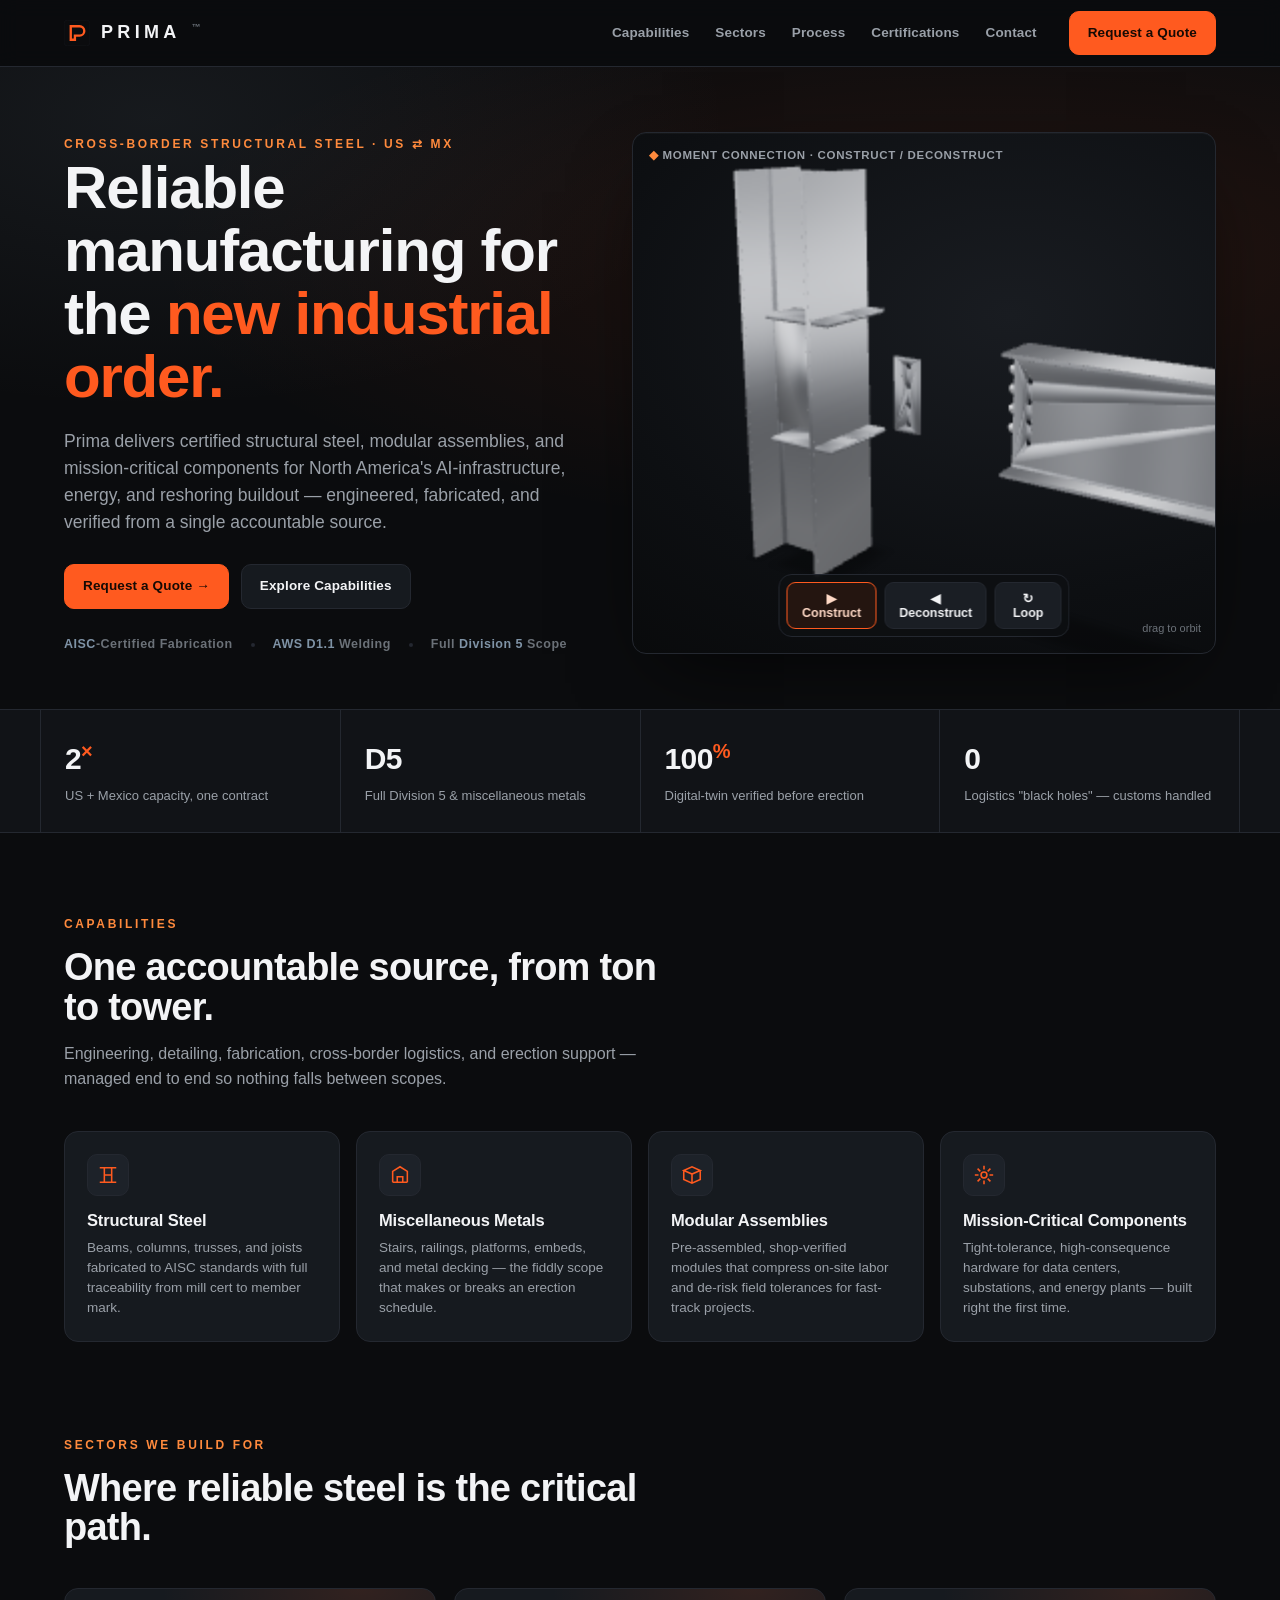
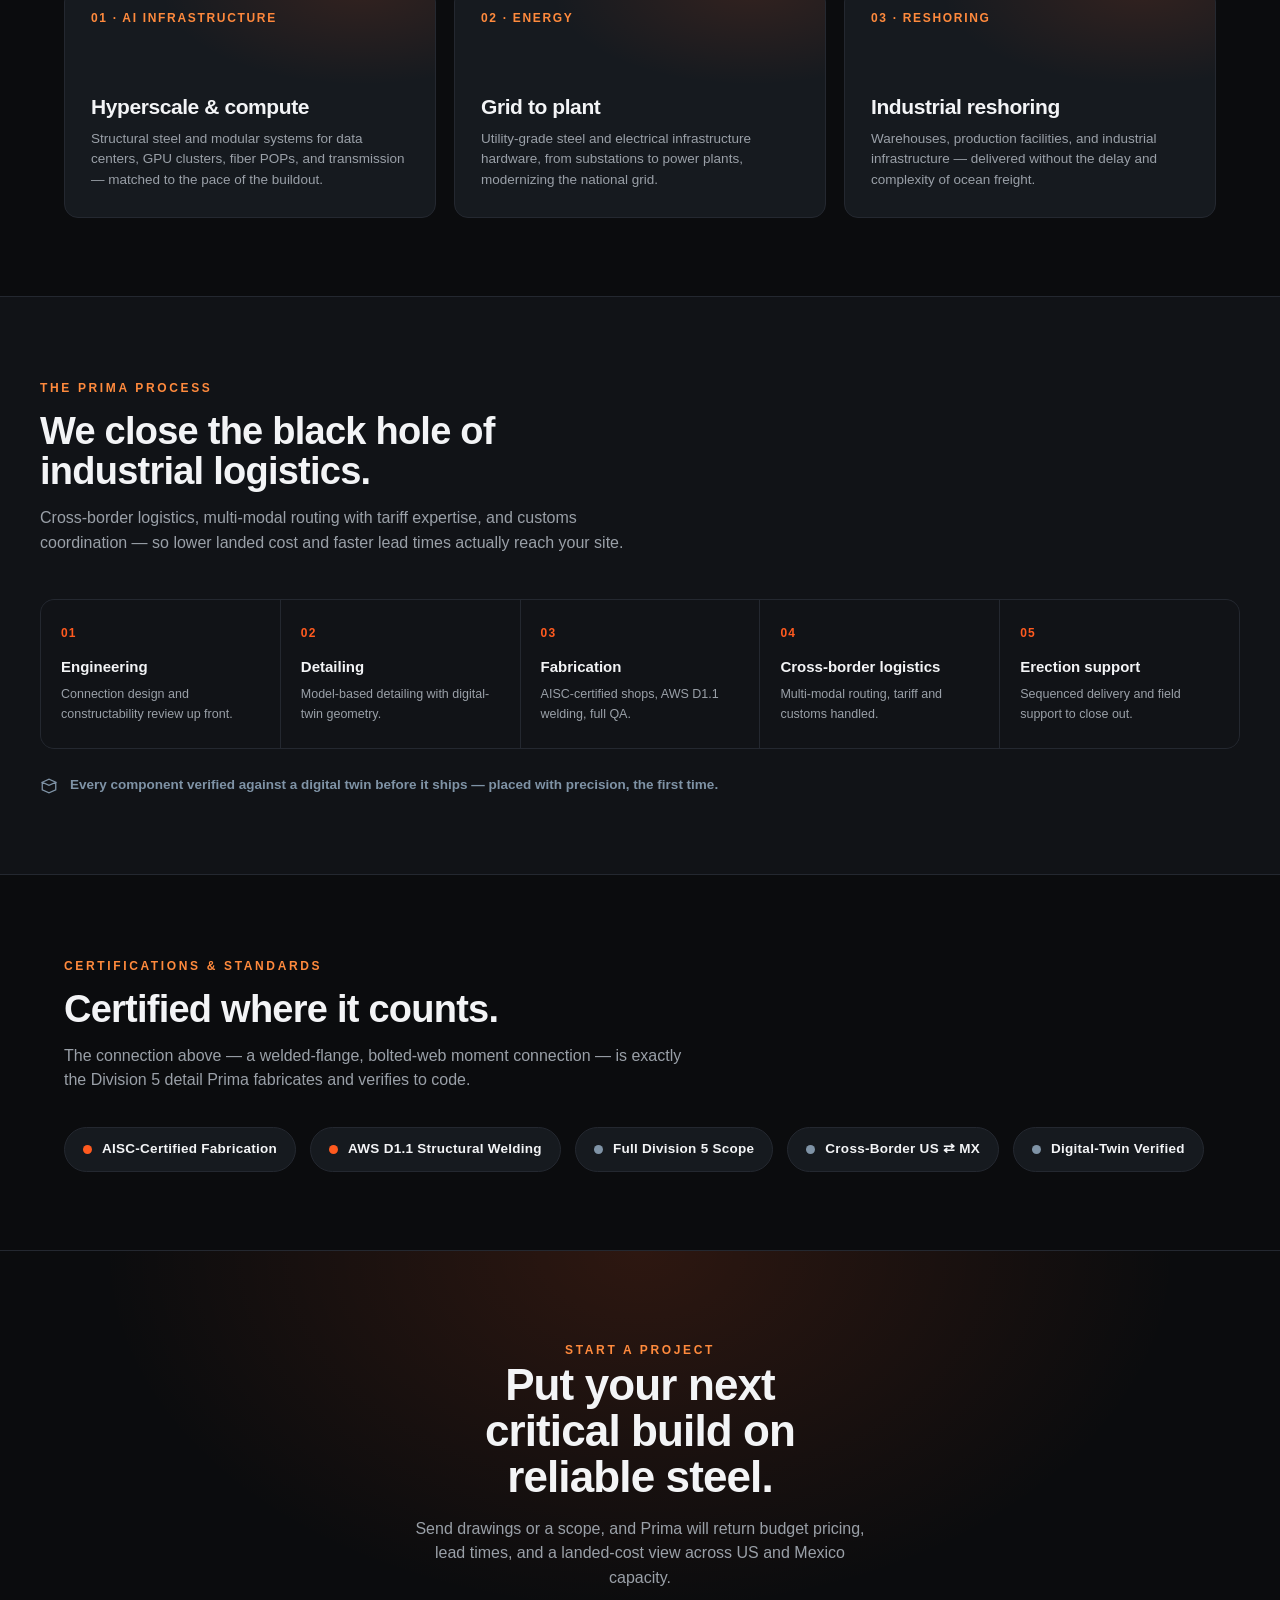
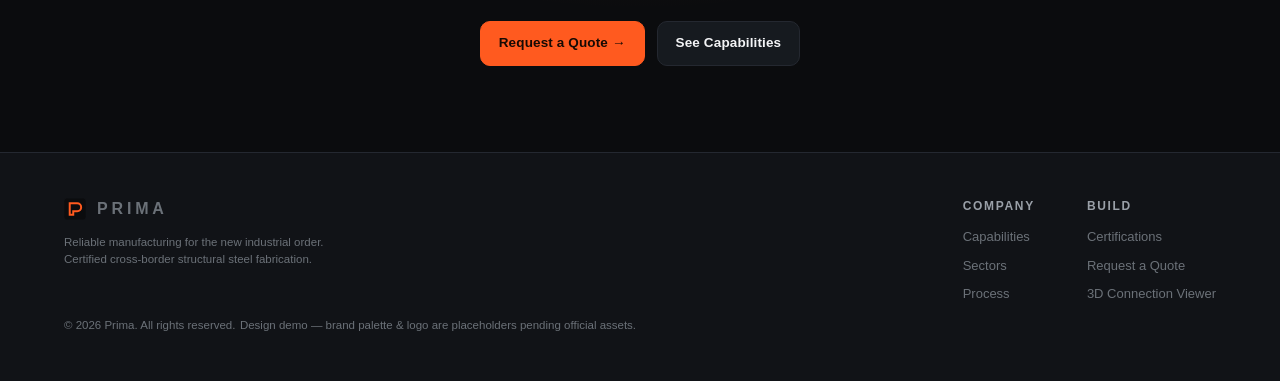
==== prima/index.html @ 4cc5ccc0 "Add Prima steel-fabricator landing page around the 3D connection viewer Landing page for Prima (cros" ====
<!doctype html>
<html lang="en">
<head>
<meta charset="utf-8" />
<meta name="viewport" content="width=device-width,initial-scale=1" />
<title>Prima — Reliable Manufacturing for the New Industrial Order</title>
<meta name="description" content="Prima delivers certified cross-border structural steel, modular assemblies, and mission-critical components for North America's AI infrastructure, energy, and reshoring buildout. AISC-certified, AWS D1.1." />
<meta name="theme-color" content="#0b0c0e" />
<meta property="og:title" content="Prima — Reliable Manufacturing for the New Industrial Order" />
<meta property="og:description" content="Certified cross-border structural steel fabrication. US ⇄ Mexico. AISC-certified, AWS D1.1." />
<meta property="og:type" content="website" />
<link rel="icon" href="data:image/svg+xml,<svg xmlns='http://www.w3.org/2000/svg' viewBox='0 0 100 100'><rect width='100' height='100' rx='14' fill='%230b0c0e'/><path d='M26 24h34a18 18 0 0 1 0 36H42v16H26z' fill='none' stroke='%23ff5a1f' stroke-width='9'/></svg>" />
<style>
  /* ------------------------------------------------------------------ *
   *  BRAND TOKENS — swap these for Prima's official palette + logo.
   *  Accent is set to a molten-steel ember that ties to the weld glow
   *  in the 3D model. Replace --ember / --ink / --base with the real
   *  brand hex codes and drop the official SVG into <div class="mark">.
   * ------------------------------------------------------------------ */
  :root{
    --base:#0b0c0e;        /* page background            */
    --panel:#111317;       /* raised surfaces            */
    --panel-2:#161a1f;     /* cards                      */
    --line:#242830;        /* hairlines / borders        */
    --ink:#f3f4f6;         /* primary text               */
    --dim:#9aa0a8;         /* secondary text             */
    --faint:#6b7178;       /* tertiary text              */
    --ember:#ff5a1f;       /* primary accent (weld glow) */
    --ember-2:#ff8a3d;     /* accent highlight           */
    --steel:#7f93a6;       /* cool secondary             */
    --ok:#59c07a;
    --maxw:1200px;
    --r:14px;
    --font:"Helvetica Neue",Helvetica,Arial,-apple-system,BlinkMacSystemFont,"Segoe UI",Roboto,sans-serif;
  }
  *{box-sizing:border-box;margin:0;padding:0}
  html{scroll-behavior:smooth}
  body{background:var(--base);color:var(--ink);font-family:var(--font);
    line-height:1.55;-webkit-font-smoothing:antialiased;overflow-x:hidden}
  a{color:inherit;text-decoration:none}
  .wrap{max-width:var(--maxw);margin:0 auto;padding:0 24px}
  section{position:relative}
  .eyebrow{font-size:12px;letter-spacing:.22em;text-transform:uppercase;
    color:var(--ember-2);font-weight:700}
  h1,h2,h3{letter-spacing:-.02em;line-height:1.05;font-weight:800}
  .muted{color:var(--dim)}

  /* ---- top nav ---- */
  header{position:sticky;top:0;z-index:50;backdrop-filter:blur(10px);
    background:rgba(11,12,14,.72);border-bottom:1px solid var(--line)}
  nav{display:flex;align-items:center;gap:28px;height:66px}
  .mark{display:flex;align-items:center;gap:11px;font-weight:800;
    letter-spacing:.24em;font-size:18px}
  .mark svg{display:block}
  .mark .tm{color:var(--faint);font-size:9px;letter-spacing:.1em;
    align-self:flex-start;margin-top:2px}
  nav .links{display:flex;gap:26px;margin-left:auto}
  nav .links a{font-size:13.5px;color:var(--dim);font-weight:600;
    letter-spacing:.01em;transition:color .15s}
  nav .links a:hover{color:var(--ink)}
  .btn{display:inline-flex;align-items:center;gap:8px;font-weight:700;
    font-size:13.5px;letter-spacing:.01em;padding:11px 18px;border-radius:10px;
    border:1px solid var(--line);background:var(--panel-2);color:var(--ink);
    cursor:pointer;transition:.15s;white-space:nowrap}
  .btn:hover{border-color:#39404a;background:#1c2128;transform:translateY(-1px)}
  .btn.accent{background:var(--ember);border-color:var(--ember);color:#160a04}
  .btn.accent:hover{background:var(--ember-2);border-color:var(--ember-2)}
  .btn.ghost{background:transparent}
  .navcta{margin-left:4px}
  .menu-btn{display:none}

  /* ---- hero ---- */
  .hero{border-bottom:1px solid var(--line);
    background:
      radial-gradient(120% 80% at 78% 30%, rgba(255,90,31,.10) 0%, rgba(255,90,31,0) 55%),
      radial-gradient(90% 90% at 12% 8%, rgba(127,147,166,.10) 0%, rgba(127,147,166,0) 50%);
    overflow:hidden}
  .hero .grid{display:grid;grid-template-columns:1.02fr 1.12fr;gap:36px;
    align-items:center;padding:64px 0 54px}
  .hero h1{font-size:clamp(34px,5vw,60px)}
  .hero h1 .em{color:var(--ember)}
  .hero p.lede{margin-top:20px;font-size:17.5px;color:var(--dim);max-width:34em}
  .hero .cta{display:flex;gap:12px;margin-top:28px;flex-wrap:wrap}
  .trust{display:flex;gap:18px;align-items:center;margin-top:26px;flex-wrap:wrap;
    color:var(--faint);font-size:12.5px;font-weight:600;letter-spacing:.04em}
  .trust b{color:var(--steel)}
  .trust .dot{width:4px;height:4px;border-radius:50%;background:var(--line)}

  /* ---- viewer ---- */
  .viewer{position:relative;border:1px solid var(--line);border-radius:var(--r);
    overflow:hidden;background:
      radial-gradient(120% 90% at 65% 35%, #191c21 0%, #0d0f12 60%, #08090a 100%);
    box-shadow:0 30px 80px -30px rgba(0,0,0,.8),
      inset 0 1px 0 rgba(255,255,255,.03)}
  model-viewer{width:100%;height:520px;display:block;--poster-color:transparent}
  .viewer .tag{position:absolute;left:16px;top:14px;font-size:11.5px;
    letter-spacing:.06em;color:var(--dim);text-transform:uppercase;font-weight:700}
  .viewer .tag b{color:var(--ember-2)}
  .viewer .ctrls{position:absolute;left:50%;bottom:16px;transform:translateX(-50%);
    display:flex;gap:8px;padding:7px;border-radius:13px;border:1px solid var(--line);
    background:rgba(14,16,19,.82);backdrop-filter:blur(8px)}
  .viewer .ctrls button{font-size:12.5px;padding:8px 13px;border-radius:9px;
    border:1px solid var(--line);background:#1a1e24;color:var(--ink);font-weight:700;
    cursor:pointer;transition:.14s}
  .viewer .ctrls button:hover{background:#232830}
  .viewer .ctrls button.on{background:#241510;border-color:var(--ember);color:#ffd9c6}
  .viewer .hint{position:absolute;right:14px;bottom:16px;font-size:11px;
    color:var(--faint)}

  /* ---- logo ticker / stats ---- */
  .band{border-bottom:1px solid var(--line);background:var(--panel)}
  .stats{display:grid;grid-template-columns:repeat(4,1fr);gap:1px;
    background:var(--line);border-left:1px solid var(--line);border-right:1px solid var(--line)}
  .stat{background:var(--panel);padding:26px 24px}
  .stat .n{font-size:30px;font-weight:800;letter-spacing:-.02em}
  .stat .n .u{color:var(--ember);font-size:20px;vertical-align:super}
  .stat .l{margin-top:4px;font-size:13px;color:var(--dim)}

  /* ---- generic section ---- */
  .sec{padding:78px 0}
  .sec-head{max-width:620px}
  .sec-head h2{font-size:clamp(26px,3.4vw,38px);margin-top:12px}
  .sec-head p{margin-top:14px;color:var(--dim);font-size:16px}

  /* ---- capabilities ---- */
  .cap-grid{display:grid;grid-template-columns:repeat(4,1fr);gap:16px;margin-top:40px}
  .card{background:var(--panel-2);border:1px solid var(--line);border-radius:var(--r);
    padding:22px;transition:.18s}
  .card:hover{border-color:#39404a;transform:translateY(-3px);
    box-shadow:0 20px 40px -24px rgba(0,0,0,.7)}
  .card .ic{width:42px;height:42px;border-radius:10px;display:grid;place-items:center;
    background:#1d2229;border:1px solid var(--line);margin-bottom:16px}
  .card .ic svg{width:22px;height:22px;stroke:var(--ember);fill:none;stroke-width:1.7}
  .card h3{font-size:16.5px;font-weight:700;letter-spacing:-.01em}
  .card p{margin-top:8px;font-size:13.5px;color:var(--dim);line-height:1.5}

  /* ---- sectors ---- */
  .sectors{display:grid;grid-template-columns:repeat(3,1fr);gap:18px;margin-top:40px}
  .sector{position:relative;border:1px solid var(--line);border-radius:var(--r);
    padding:26px;overflow:hidden;background:var(--panel-2);min-height:230px;
    display:flex;flex-direction:column;justify-content:flex-end}
  .sector .k{position:absolute;top:20px;left:26px;font-size:12px;font-weight:800;
    letter-spacing:.14em;color:var(--ember-2)}
  .sector h3{font-size:21px;font-weight:800}
  .sector p{margin-top:10px;font-size:13.5px;color:var(--dim)}
  .sector::after{content:"";position:absolute;inset:0;pointer-events:none;
    background:radial-gradient(90% 70% at 80% 0%, rgba(255,90,31,.12), transparent 60%)}

  /* ---- process ---- */
  .process{background:var(--panel);border-top:1px solid var(--line);
    border-bottom:1px solid var(--line)}
  .steps{display:grid;grid-template-columns:repeat(5,1fr);gap:1px;margin-top:44px;
    background:var(--line);border:1px solid var(--line);border-radius:var(--r);overflow:hidden}
  .step{background:var(--panel);padding:24px 20px;position:relative}
  .step .no{font-size:12px;font-weight:800;color:var(--ember);letter-spacing:.1em}
  .step h4{margin-top:12px;font-size:15px;font-weight:700}
  .step p{margin-top:7px;font-size:12.5px;color:var(--dim)}
  .twin{margin-top:26px;display:flex;gap:12px;align-items:center;color:var(--steel);
    font-size:13.5px;font-weight:600}
  .twin svg{width:18px;height:18px;stroke:var(--steel);fill:none;stroke-width:1.7}

  /* ---- certifications ---- */
  .certs{display:flex;gap:14px;flex-wrap:wrap;margin-top:34px}
  .chip{display:flex;align-items:center;gap:10px;border:1px solid var(--line);
    background:var(--panel-2);border-radius:999px;padding:11px 18px;font-weight:700;
    font-size:13.5px;letter-spacing:.02em}
  .chip .d{width:9px;height:9px;border-radius:50%;background:var(--ember)}
  .chip .d.b{background:var(--steel)}

  /* ---- CTA ---- */
  .final{padding:86px 0;text-align:center;border-top:1px solid var(--line);
    background:
      radial-gradient(70% 120% at 50% 0%, rgba(255,90,31,.14), transparent 60%)}
  .final h2{font-size:clamp(28px,4vw,44px);max-width:16ch;margin:0 auto}
  .final p{margin:16px auto 0;color:var(--dim);max-width:52ch;font-size:16px}
  .final .cta{display:flex;gap:12px;justify-content:center;margin-top:30px;flex-wrap:wrap}

  /* ---- footer ---- */
  footer{border-top:1px solid var(--line);background:var(--panel);padding:44px 0}
  .foot{display:flex;justify-content:space-between;gap:24px;flex-wrap:wrap;
    color:var(--faint);font-size:13px}
  .foot .cols{display:flex;gap:52px;flex-wrap:wrap}
  .foot h5{color:var(--dim);font-size:12px;letter-spacing:.14em;text-transform:uppercase;
    margin-bottom:12px}
  .foot a{display:block;color:var(--faint);margin-bottom:8px;transition:.15s}
  .foot a:hover{color:var(--ink)}
  .foot .fine{border-top:1px solid var(--line);margin-top:32px;padding-top:20px;
    display:flex;justify-content:space-between;gap:16px;flex-wrap:wrap}
  .note{color:var(--faint);font-size:11.5px}

  /* ---- responsive ---- */
  @media (max-width:960px){
    .hero .grid{grid-template-columns:1fr;gap:26px;padding:44px 0}
    .cap-grid{grid-template-columns:repeat(2,1fr)}
    .steps{grid-template-columns:repeat(2,1fr)}
    .stats{grid-template-columns:repeat(2,1fr)}
    model-viewer{height:440px}
  }
  @media (max-width:640px){
    nav .links{display:none}
    .navcta{display:none}
    .menu-btn{display:inline-flex;margin-left:auto}
    .sectors{grid-template-columns:1fr}
    .cap-grid{grid-template-columns:1fr}
    .stats{grid-template-columns:repeat(2,1fr)}
    .foot{flex-direction:column}
  }
</style>
</head>
<body>

<!-- ============================ NAV ============================ -->
<header>
  <div class="wrap">
    <nav>
      <!-- PLACEHOLDER WORDMARK — replace this SVG lockup with Prima's official logo -->
      <a class="mark" href="#top" aria-label="Prima home">
        <svg width="26" height="26" viewBox="0 0 100 100" aria-hidden="true">
          <rect width="100" height="100" rx="14" fill="#0b0c0e" stroke="#242830"/>
          <path d="M26 24h34a18 18 0 0 1 0 36H42v16H26z" fill="none"
                stroke="#ff5a1f" stroke-width="9"/>
        </svg>
        PRIMA<span class="tm">™</span>
      </a>
      <div class="links">
        <a href="#capabilities">Capabilities</a>
        <a href="#sectors">Sectors</a>
        <a href="#process">Process</a>
        <a href="#certifications">Certifications</a>
        <a href="#contact">Contact</a>
      </div>
      <a class="btn accent navcta" href="#contact">Request a Quote</a>
      <button class="btn ghost menu-btn" aria-label="Menu">☰</button>
    </nav>
  </div>
</header>

<!-- ============================ HERO ============================ -->
<section class="hero" id="top">
  <div class="wrap">
    <div class="grid">
      <div class="col">
        <span class="eyebrow">Cross-border structural steel · US&nbsp;⇄&nbsp;MX</span>
        <h1>Reliable manufacturing for the <span class="em">new industrial order.</span></h1>
        <p class="lede">
          Prima delivers certified structural steel, modular assemblies, and
          mission-critical components for North America's AI-infrastructure,
          energy, and reshoring buildout — engineered, fabricated, and verified
          from a single accountable source.
        </p>
        <div class="cta">
          <a class="btn accent" href="#contact">Request a Quote →</a>
          <a class="btn" href="#capabilities">Explore Capabilities</a>
        </div>
        <div class="trust">
          <span><b>AISC</b>-Certified Fabrication</span><span class="dot"></span>
          <span><b>AWS&nbsp;D1.1</b> Welding</span><span class="dot"></span>
          <span>Full <b>Division&nbsp;5</b> Scope</span>
        </div>
      </div>

      <div class="col">
        <div class="viewer">
          <div class="tag"><b>◆</b> Moment connection · construct / deconstruct</div>
          <model-viewer
            id="mv"
            src="../geometry/connection.glb"
            alt="Steel beam-to-column moment connection, assembling and exploding"
            camera-controls touch-action="pan-y" interaction-prompt="none"
            shadow-intensity="1.1" shadow-softness="0.9"
            exposure="1.12" tone-mapping="aces" environment-image="neutral"
            camera-orbit="34deg 74deg 3.7m"
            min-camera-orbit="auto auto 1.8m" max-camera-orbit="auto auto 7m"
            field-of-view="30deg" animation-name="construct" autoplay>
          </model-viewer>
          <div class="ctrls">
            <button id="b-con" class="on">▶ Construct</button>
            <button id="b-dec">◀ Deconstruct</button>
            <button id="b-loop">↻ Loop</button>
          </div>
          <div class="hint">drag to orbit</div>
        </div>
      </div>
    </div>
  </div>
</section>

<!-- ============================ STATS ============================ -->
<section class="band">
  <div class="wrap" style="padding:0">
    <div class="stats">
      <div class="stat"><div class="n">2<span class="u">×</span></div>
        <div class="l">US + Mexico capacity, one contract</div></div>
      <div class="stat"><div class="n">D5</div>
        <div class="l">Full Division 5 &amp; miscellaneous metals</div></div>
      <div class="stat"><div class="n">100<span class="u">%</span></div>
        <div class="l">Digital-twin verified before erection</div></div>
      <div class="stat"><div class="n">0</div>
        <div class="l">Logistics "black holes" — customs handled</div></div>
    </div>
  </div>
</section>

<!-- ========================= CAPABILITIES ========================= -->
<section class="sec" id="capabilities">
  <div class="wrap">
    <div class="sec-head">
      <span class="eyebrow">Capabilities</span>
      <h2>One accountable source, from ton to tower.</h2>
      <p>Engineering, detailing, fabrication, cross-border logistics, and
         erection support — managed end to end so nothing falls between scopes.</p>
    </div>
    <div class="cap-grid">
      <div class="card">
        <div class="ic"><svg viewBox="0 0 24 24"><path d="M3 4h18M3 20h18M8 4v16M16 4v16M8 12h8"/></svg></div>
        <h3>Structural Steel</h3>
        <p>Beams, columns, trusses, and joists fabricated to AISC standards with
           full traceability from mill cert to member mark.</p>
      </div>
      <div class="card">
        <div class="ic"><svg viewBox="0 0 24 24"><path d="M4 20V8l8-5 8 5v12M4 20h16M9 20v-6h6v6"/></svg></div>
        <h3>Miscellaneous Metals</h3>
        <p>Stairs, railings, platforms, embeds, and metal decking — the fiddly
           scope that makes or breaks an erection schedule.</p>
      </div>
      <div class="card">
        <div class="ic"><svg viewBox="0 0 24 24"><path d="M3 7l9-4 9 4-9 4-9-4zM3 7v10l9 4 9-4V7M12 11v10"/></svg></div>
        <h3>Modular Assemblies</h3>
        <p>Pre-assembled, shop-verified modules that compress on-site labor and
           de-risk field tolerances for fast-track projects.</p>
      </div>
      <div class="card">
        <div class="ic"><svg viewBox="0 0 24 24"><path d="M12 2v4M12 18v4M2 12h4M18 12h4M5 5l3 3M16 16l3 3M19 5l-3 3M8 16l-3 3"/><circle cx="12" cy="12" r="3.2"/></svg></div>
        <h3>Mission-Critical Components</h3>
        <p>Tight-tolerance, high-consequence hardware for data centers,
           substations, and energy plants — built right the first time.</p>
      </div>
    </div>
  </div>
</section>

<!-- ============================ SECTORS ============================ -->
<section class="sec" id="sectors" style="padding-top:12px">
  <div class="wrap">
    <div class="sec-head">
      <span class="eyebrow">Sectors we build for</span>
      <h2>Where reliable steel is the critical path.</h2>
    </div>
    <div class="sectors">
      <div class="sector">
        <span class="k">01 · AI INFRASTRUCTURE</span>
        <h3>Hyperscale &amp; compute</h3>
        <p>Structural steel and modular systems for data centers, GPU clusters,
           fiber POPs, and transmission — matched to the pace of the buildout.</p>
      </div>
      <div class="sector">
        <span class="k">02 · ENERGY</span>
        <h3>Grid to plant</h3>
        <p>Utility-grade steel and electrical infrastructure hardware, from
           substations to power plants, modernizing the national grid.</p>
      </div>
      <div class="sector">
        <span class="k">03 · RESHORING</span>
        <h3>Industrial reshoring</h3>
        <p>Warehouses, production facilities, and industrial infrastructure —
           delivered without the delay and complexity of ocean freight.</p>
      </div>
    </div>
  </div>
</section>

<!-- ============================ PROCESS ============================ -->
<section class="process" id="process">
  <div class="wrap sec">
    <div class="sec-head">
      <span class="eyebrow">The Prima process</span>
      <h2>We close the black hole of industrial logistics.</h2>
      <p>Cross-border logistics, multi-modal routing with tariff expertise, and
         customs coordination — so lower landed cost and faster lead times
         actually reach your site.</p>
    </div>
    <div class="steps">
      <div class="step"><div class="no">01</div><h4>Engineering</h4>
        <p>Connection design and constructability review up front.</p></div>
      <div class="step"><div class="no">02</div><h4>Detailing</h4>
        <p>Model-based detailing with digital-twin geometry.</p></div>
      <div class="step"><div class="no">03</div><h4>Fabrication</h4>
        <p>AISC-certified shops, AWS D1.1 welding, full QA.</p></div>
      <div class="step"><div class="no">04</div><h4>Cross-border logistics</h4>
        <p>Multi-modal routing, tariff and customs handled.</p></div>
      <div class="step"><div class="no">05</div><h4>Erection support</h4>
        <p>Sequenced delivery and field support to close out.</p></div>
    </div>
    <div class="twin">
      <svg viewBox="0 0 24 24"><path d="M3 7l9-4 9 4-9 4-9-4zM3 7v10l9 4 9-4V7"/></svg>
      Every component verified against a digital twin before it ships — placed
      with precision, the first time.
    </div>
  </div>
</section>

<!-- ========================= CERTIFICATIONS ========================= -->
<section class="sec" id="certifications">
  <div class="wrap">
    <div class="sec-head">
      <span class="eyebrow">Certifications &amp; standards</span>
      <h2>Certified where it counts.</h2>
      <p>The connection above — a welded-flange, bolted-web moment connection —
         is exactly the Division 5 detail Prima fabricates and verifies to code.</p>
    </div>
    <div class="certs">
      <div class="chip"><span class="d"></span> AISC-Certified Fabrication</div>
      <div class="chip"><span class="d"></span> AWS D1.1 Structural Welding</div>
      <div class="chip"><span class="d b"></span> Full Division 5 Scope</div>
      <div class="chip"><span class="d b"></span> Cross-Border US ⇄ MX</div>
      <div class="chip"><span class="d b"></span> Digital-Twin Verified</div>
    </div>
  </div>
</section>

<!-- ============================ FINAL CTA ============================ -->
<section class="final" id="contact">
  <div class="wrap">
    <span class="eyebrow">Start a project</span>
    <h2>Put your next critical build on reliable steel.</h2>
    <p>Send drawings or a scope, and Prima will return budget pricing, lead
       times, and a landed-cost view across US and Mexico capacity.</p>
    <div class="cta">
      <a class="btn accent" href="mailto:hello@prima.ai?subject=Project%20inquiry">Request a Quote →</a>
      <a class="btn" href="#capabilities">See Capabilities</a>
    </div>
  </div>
</section>

<!-- ============================ FOOTER ============================ -->
<footer>
  <div class="wrap">
    <div class="foot">
      <div style="max-width:280px">
        <div class="mark" style="font-size:16px;margin-bottom:12px">
          <svg width="22" height="22" viewBox="0 0 100 100" aria-hidden="true">
            <rect width="100" height="100" rx="14" fill="#0b0c0e" stroke="#242830"/>
            <path d="M26 24h34a18 18 0 0 1 0 36H42v16H26z" fill="none"
                  stroke="#ff5a1f" stroke-width="9"/>
          </svg>PRIMA
        </div>
        <p class="note">Reliable manufacturing for the new industrial order.
           Certified cross-border structural steel fabrication.</p>
      </div>
      <div class="cols">
        <div>
          <h5>Company</h5>
          <a href="#capabilities">Capabilities</a>
          <a href="#sectors">Sectors</a>
          <a href="#process">Process</a>
        </div>
        <div>
          <h5>Build</h5>
          <a href="#certifications">Certifications</a>
          <a href="#contact">Request a Quote</a>
          <a href="../geometry/viewer.html">3D Connection Viewer</a>
        </div>
      </div>
    </div>
    <div class="fine">
      <span class="note">© 2026 Prima. All rights reserved.</span>
      <span class="note">Design demo — brand palette &amp; logo are placeholders pending official assets.</span>
    </div>
  </div>
</footer>

<script type="module" src="../geometry/vendor/model-viewer.min.js"></script>
<script>
  const mv = document.getElementById('mv');
  const bc = document.getElementById('b-con');
  const bd = document.getElementById('b-dec');
  const bl = document.getElementById('b-loop');
  let looping = false;

  function play(name){
    mv.setAttribute('animation-name', name);
    mv.currentTime = 0;
    mv.play({ repetitions: looping ? Infinity : 1 });
    bc.classList.toggle('on', name === 'construct');
    bd.classList.toggle('on', name === 'deconstruct');
  }
  bc.addEventListener('click', () => play('construct'));
  bd.addEventListener('click', () => play('deconstruct'));
  bl.addEventListener('click', () => {
    looping = !looping;
    bl.classList.toggle('on', looping);
    mv.play({ repetitions: looping ? Infinity : 1 });
  });
  mv.addEventListener('load', () => play('construct'));

  // Simple mobile menu: jump to contact for the placeholder ☰.
  document.querySelector('.menu-btn').addEventListener('click',
    () => location.hash = '#contact');
</script>
</body>
</html>
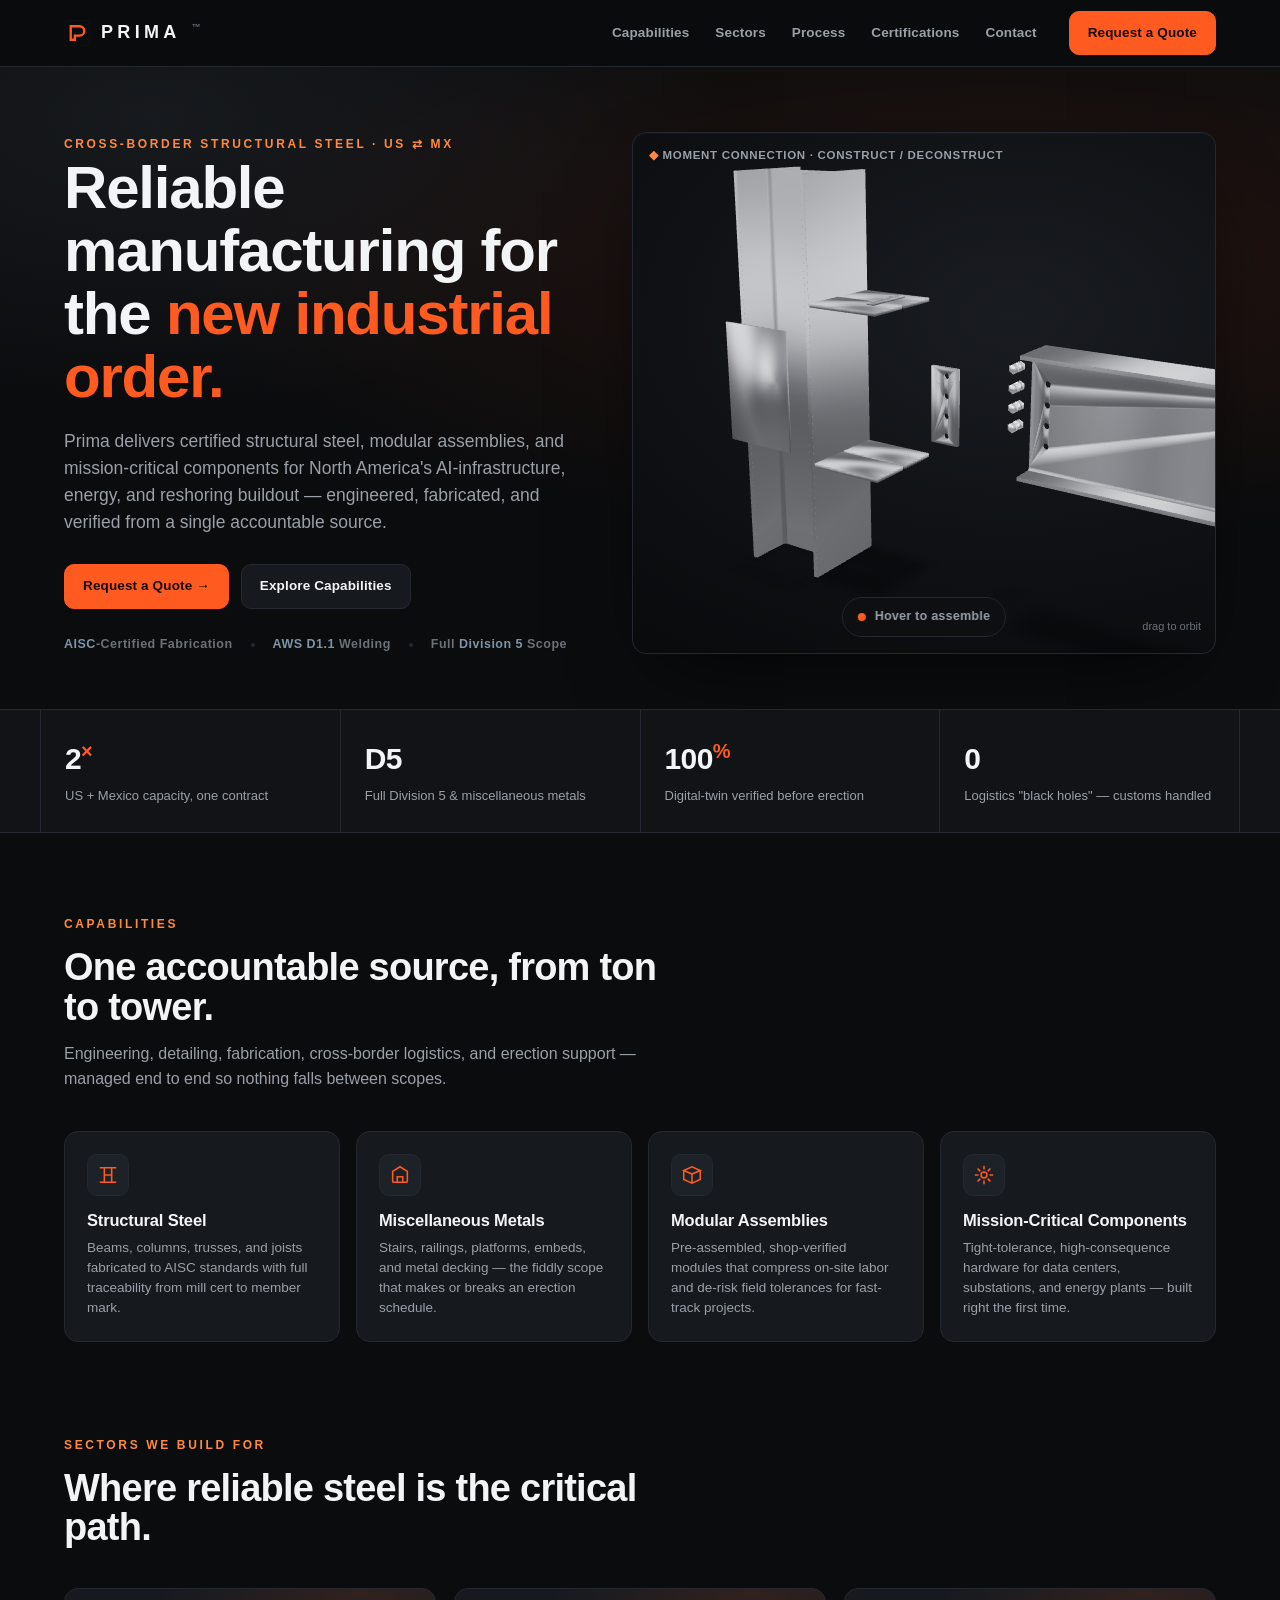
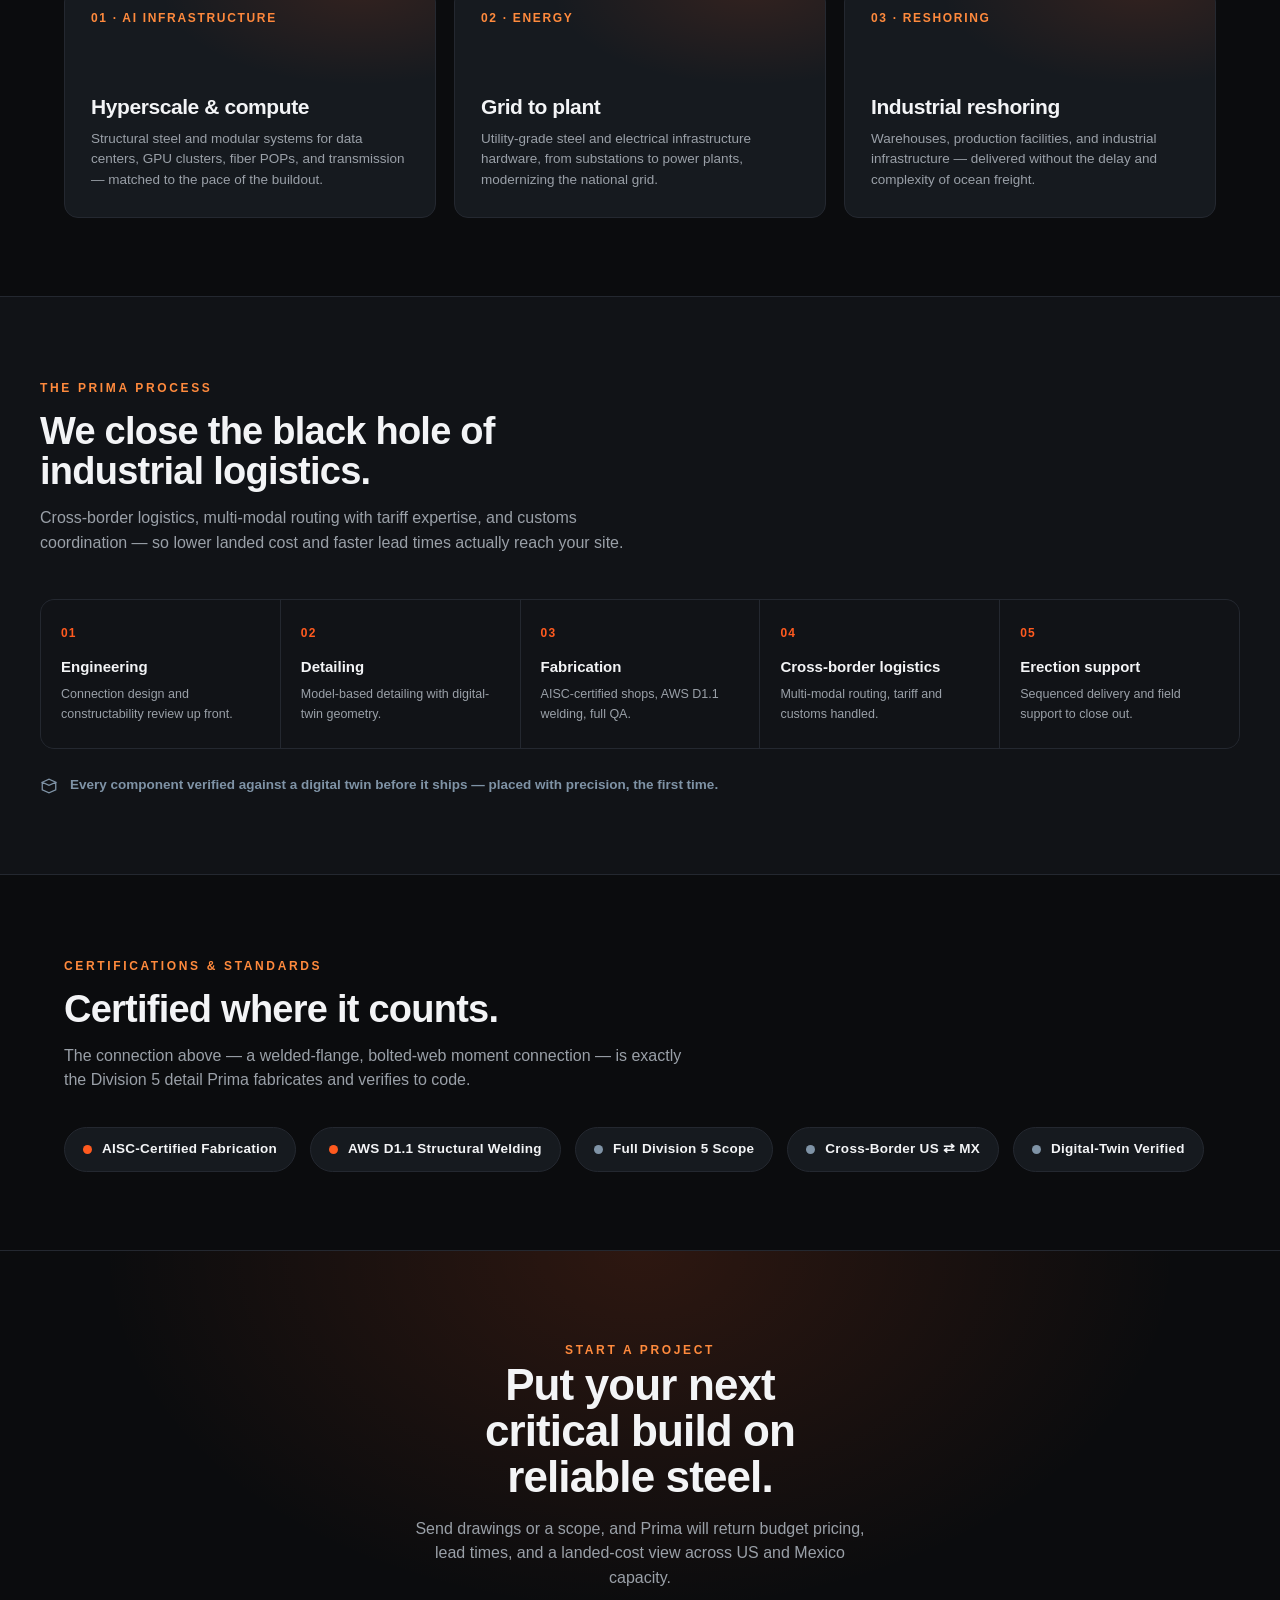
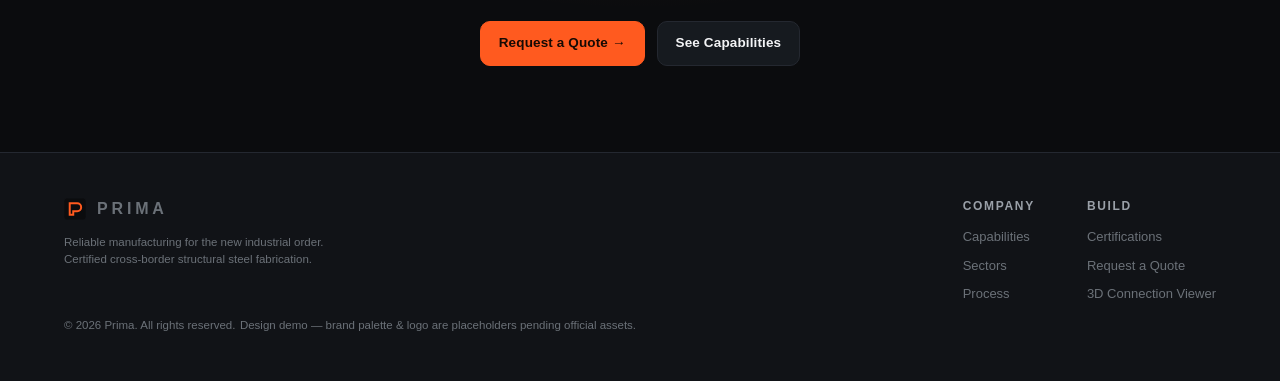
==== commit d12a9882: "Drive Prima connection assemble/explode from pointer hover Replace the manual control buttons with a" ====
--- a/prima/index.html
+++ b/prima/index.html
@@ -96,16 +96,20 @@
   .viewer .tag{position:absolute;left:16px;top:14px;font-size:11.5px;
     letter-spacing:.06em;color:var(--dim);text-transform:uppercase;font-weight:700}
   .viewer .tag b{color:var(--ember-2)}
-  .viewer .ctrls{position:absolute;left:50%;bottom:16px;transform:translateX(-50%);
-    display:flex;gap:8px;padding:7px;border-radius:13px;border:1px solid var(--line);
-    background:rgba(14,16,19,.82);backdrop-filter:blur(8px)}
-  .viewer .ctrls button{font-size:12.5px;padding:8px 13px;border-radius:9px;
-    border:1px solid var(--line);background:#1a1e24;color:var(--ink);font-weight:700;
-    cursor:pointer;transition:.14s}
-  .viewer .ctrls button:hover{background:#232830}
-  .viewer .ctrls button.on{background:#241510;border-color:var(--ember);color:#ffd9c6}
-  .viewer .hint{position:absolute;right:14px;bottom:16px;font-size:11px;
-    color:var(--faint)}
+  .viewer .cue{position:absolute;left:50%;bottom:16px;transform:translateX(-50%);
+    display:flex;align-items:center;gap:9px;padding:9px 15px;border-radius:999px;
+    border:1px solid var(--line);background:rgba(14,16,19,.82);backdrop-filter:blur(8px);
+    font-size:12.5px;font-weight:700;letter-spacing:.02em;color:var(--dim);
+    transition:opacity .3s,color .2s;pointer-events:none}
+  .viewer.assembled .cue{color:var(--ember-2)}
+  .viewer .cue .pulse{width:8px;height:8px;border-radius:50%;background:var(--ember);
+    box-shadow:0 0 0 0 rgba(255,90,31,.5);animation:pulse 2s infinite}
+  .viewer.assembled .cue .pulse{animation:none;box-shadow:0 0 8px 1px rgba(255,90,31,.7)}
+  @keyframes pulse{0%{box-shadow:0 0 0 0 rgba(255,90,31,.5)}
+    70%{box-shadow:0 0 0 9px rgba(255,90,31,0)}100%{box-shadow:0 0 0 0 rgba(255,90,31,0)}}
+  .viewer .hint{position:absolute;right:14px;bottom:18px;font-size:11px;
+    color:var(--faint);pointer-events:none}
+  @media (prefers-reduced-motion:reduce){.viewer .cue .pulse{animation:none}}
 
   /* ---- logo ticker / stats ---- */
   .band{border-bottom:1px solid var(--line);background:var(--panel)}
@@ -271,13 +275,9 @@
             exposure="1.12" tone-mapping="aces" environment-image="neutral"
             camera-orbit="34deg 74deg 3.7m"
             min-camera-orbit="auto auto 1.8m" max-camera-orbit="auto auto 7m"
-            field-of-view="30deg" animation-name="construct" autoplay>
+            field-of-view="30deg" animation-name="construct">
           </model-viewer>
-          <div class="ctrls">
-            <button id="b-con" class="on">▶ Construct</button>
-            <button id="b-dec">◀ Deconstruct</button>
-            <button id="b-loop">↻ Loop</button>
-          </div>
+          <div class="cue" id="cue"><span class="pulse"></span><span id="cue-text">Hover to assemble</span></div>
           <div class="hint">drag to orbit</div>
         </div>
       </div>
@@ -471,29 +471,75 @@
 
 <script type="module" src="../geometry/vendor/model-viewer.min.js"></script>
 <script>
+  // ---- Hover-driven construct / deconstruct -------------------------------
+  // The "construct" clip runs parked (exploded) -> seated (assembled) over its
+  // first ~5s. We keep the model paused and scrub its currentTime with an eased
+  // progress value: pointer over -> assemble, pointer out -> explode. Fully
+  // reversible, even if the pointer leaves mid-assembly.
   const mv = document.getElementById('mv');
-  const bc = document.getElementById('b-con');
-  const bd = document.getElementById('b-dec');
-  const bl = document.getElementById('b-loop');
-  let looping = false;
-
-  function play(name){
-    mv.setAttribute('animation-name', name);
-    mv.currentTime = 0;
-    mv.play({ repetitions: looping ? Infinity : 1 });
-    bc.classList.toggle('on', name === 'construct');
-    bd.classList.toggle('on', name === 'deconstruct');
-  }
-  bc.addEventListener('click', () => play('construct'));
-  bd.addEventListener('click', () => play('deconstruct'));
-  bl.addEventListener('click', () => {
-    looping = !looping;
-    bl.classList.toggle('on', looping);
-    mv.play({ repetitions: looping ? Infinity : 1 });
-  });
-  mv.addEventListener('load', () => play('construct'));
-
-  // Simple mobile menu: jump to contact for the placeholder ☰.
+  const viewer = document.querySelector('.viewer');
+  const cueText = document.getElementById('cue-text');
+  const ASSEMBLE_T = 5.0;     // clip seconds that span parked -> fully seated
+  const RAMP = 1.6;           // wall-clock seconds for a full assemble/explode
+  const reduce = matchMedia('(prefers-reduced-motion: reduce)').matches;
+  const coarse = matchMedia('(hover: none), (pointer: coarse)').matches;
+
+  let p = 0;                  // 0 = exploded, 1 = assembled
+  let target = 0, raf = 0, last = 0;
+  const easeInOut = t => t < 0.5 ? 2*t*t : 1 - Math.pow(-2*t + 2, 2)/2;
+
+  let wasOn = null;
+  function apply(){
+    mv.currentTime = easeInOut(p) * ASSEMBLE_T;
+    const on = p > 0.5;
+    viewer.classList.toggle('assembled', on);
+    if (on !== wasOn && !reduce){
+      wasOn = on;
+      if (coarse) cueText.textContent = on ? 'Tap to explode' : 'Tap to assemble';
+      else cueText.textContent = on ? 'Move away to explode' : 'Hover to assemble';
+    }
+  }
+  function tick(now){
+    const dt = Math.min(0.05, (now - last) / 1000 || 0); last = now;
+    const dir = Math.sign(target - p);
+    p += dir * dt / RAMP;
+    if ((dir > 0 && p >= target) || (dir < 0 && p <= target) || dir === 0){
+      p = target; apply(); raf = 0; return;
+    }
+    apply();
+    raf = requestAnimationFrame(tick);
+  }
+  function goto(t){
+    target = t;
+    if (reduce){ p = t; apply(); return; }
+    if (!raf){ last = performance.now(); raf = requestAnimationFrame(tick); }
+  }
+
+  function init(){
+    mv.animationName = 'construct';
+    try { mv.pause(); } catch (e) {}
+    p = reduce ? 1 : 0; target = p; apply();     // rest = exploded (or assembled if reduced motion)
+    if (reduce){ viewer.classList.add('assembled'); cueText.textContent = 'Assembled'; }
+    else cueText.textContent = coarse ? 'Tap to assemble' : 'Hover to assemble';
+  }
+  mv.addEventListener('load', init);
+
+  if (coarse){
+    // Touch: tap toggles assemble / explode.
+    viewer.addEventListener('pointerup', () => {
+      const next = target > 0.5 ? 0 : 1;
+      goto(next);
+      cueText.textContent = next ? 'Tap to explode' : 'Tap to assemble';
+    });
+  } else {
+    viewer.addEventListener('pointerenter', () => goto(1));
+    viewer.addEventListener('pointerleave', () => goto(0));
+    // Keyboard accessibility: focusing the viewer assembles it.
+    mv.addEventListener('focus', () => goto(1));
+    mv.addEventListener('blur', () => goto(0));
+  }
+
+  // Placeholder ☰ menu jumps to contact.
   document.querySelector('.menu-btn').addEventListener('click',
     () => location.hash = '#contact');
 </script>
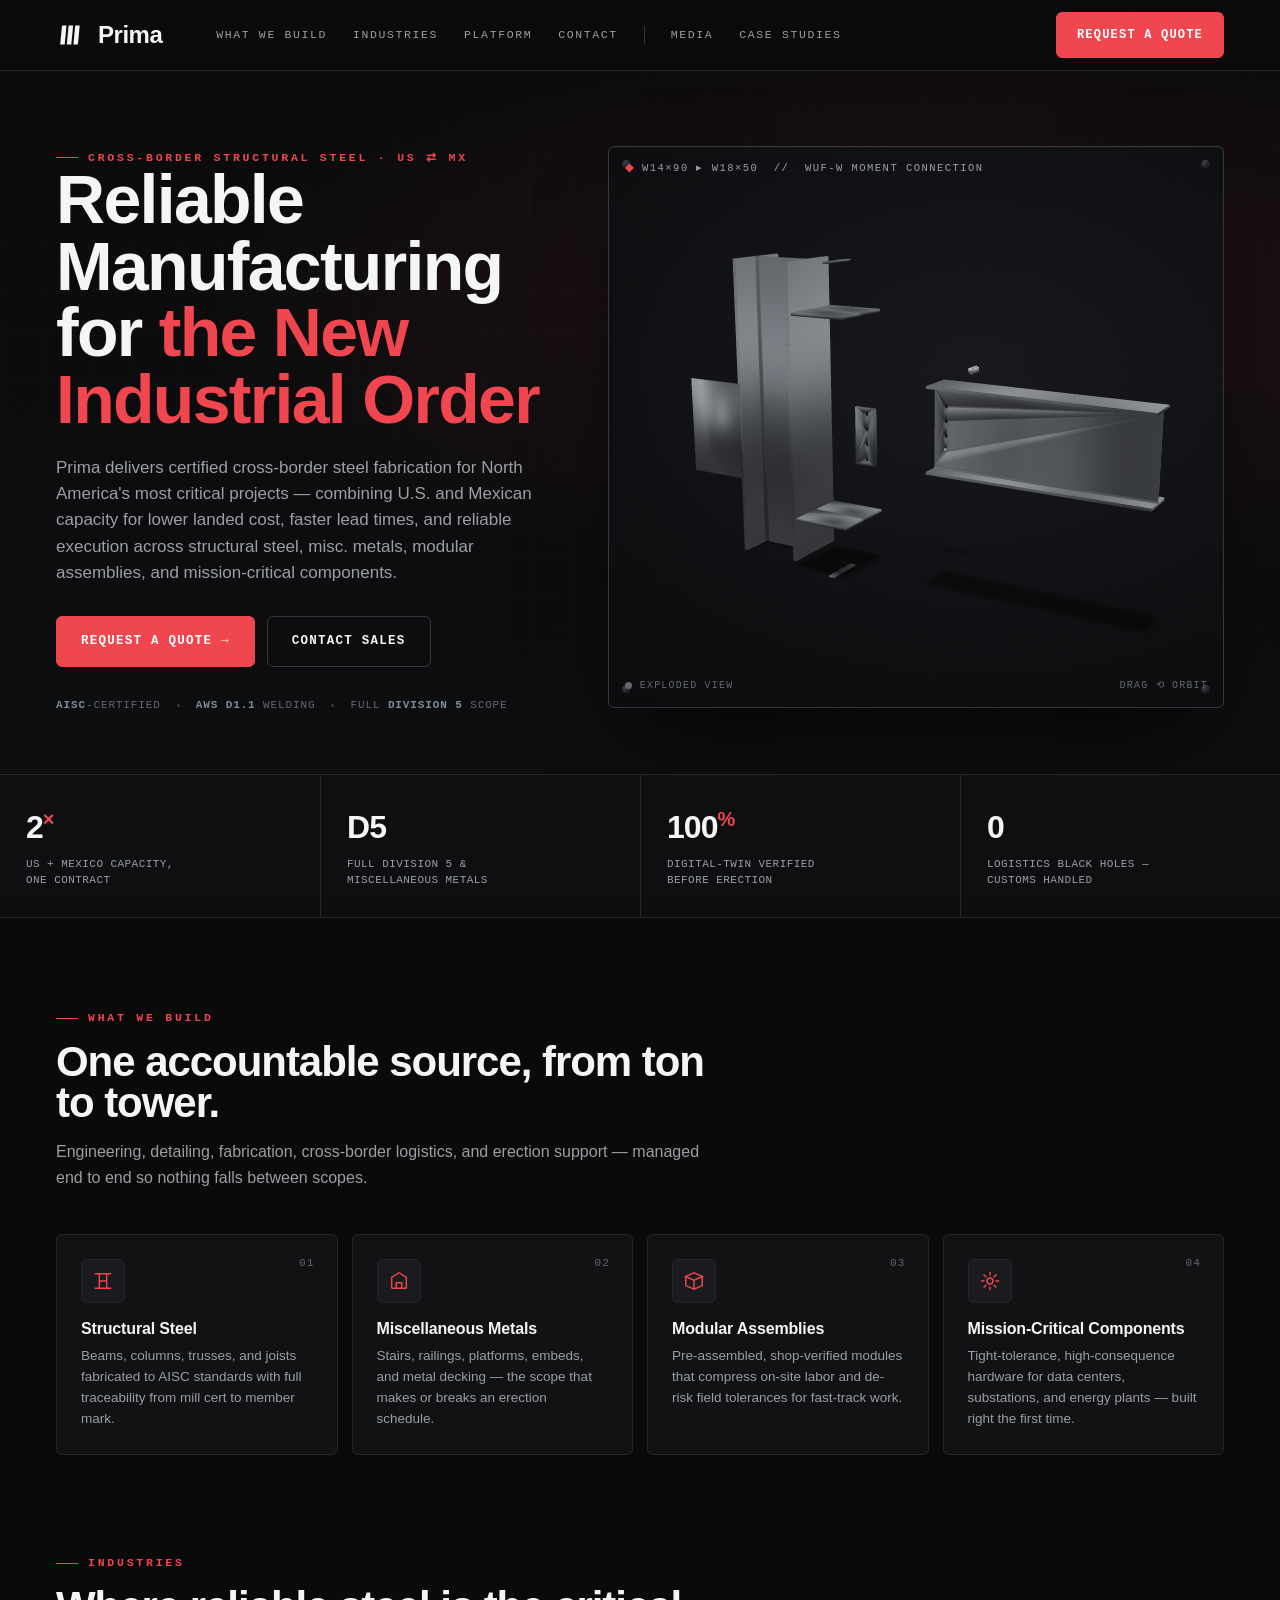
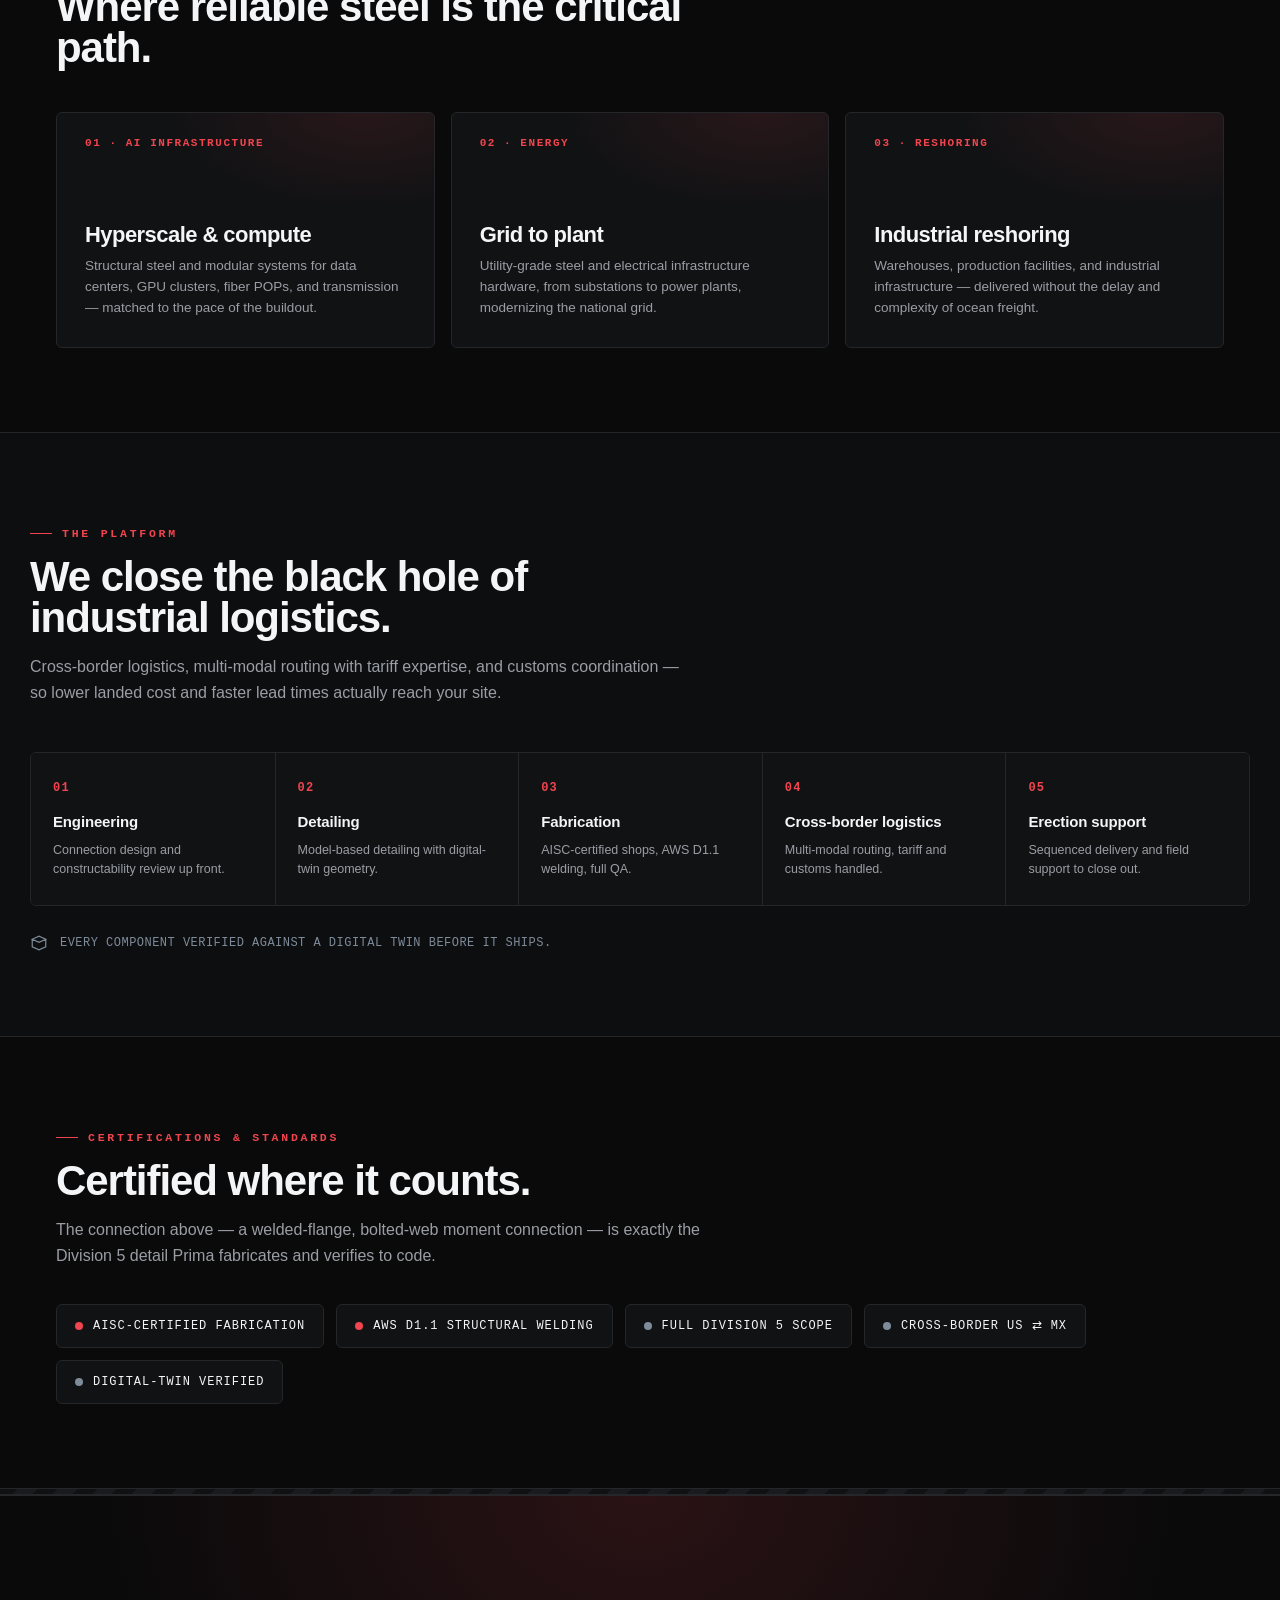
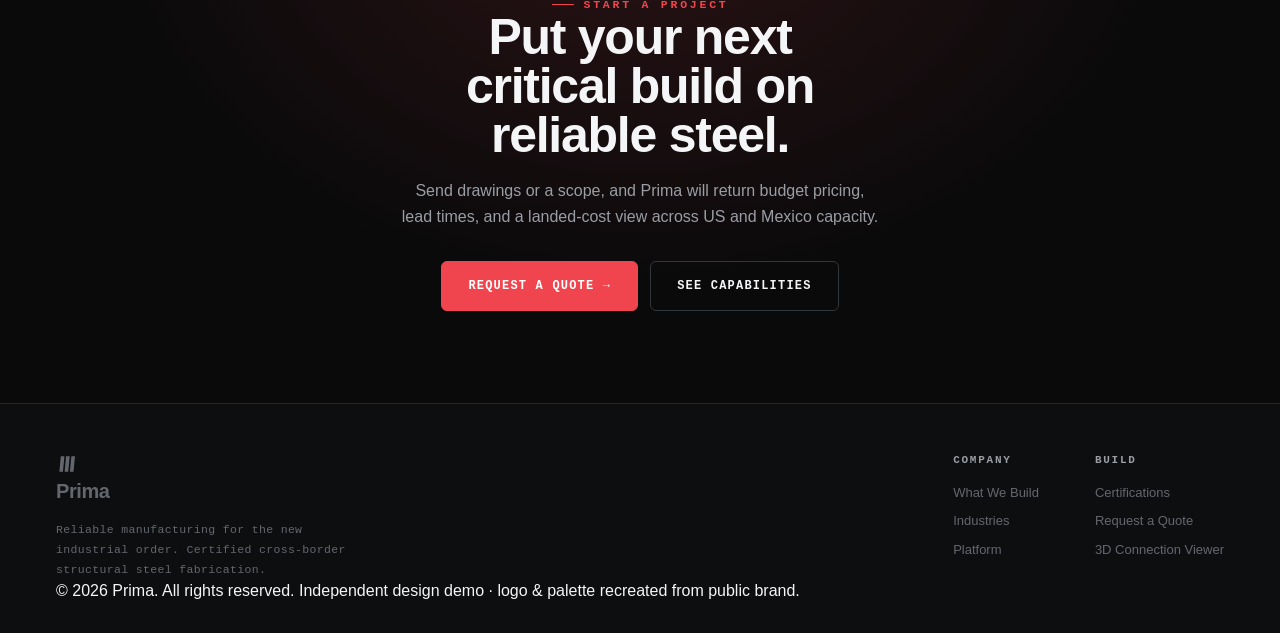
==== commit 9c767403: "Rework Prima page: real branding, steel look, dramatic explode, weld sparks Match Prima's actual bra" ====
--- a/prima/index.html
+++ b/prima/index.html
@@ -4,281 +4,310 @@
 <meta charset="utf-8" />
 <meta name="viewport" content="width=device-width,initial-scale=1" />
 <title>Prima — Reliable Manufacturing for the New Industrial Order</title>
-<meta name="description" content="Prima delivers certified cross-border structural steel, modular assemblies, and mission-critical components for North America's AI infrastructure, energy, and reshoring buildout. AISC-certified, AWS D1.1." />
-<meta name="theme-color" content="#0b0c0e" />
+<meta name="description" content="Prima delivers certified cross-border structural steel, modular assemblies, and mission-critical components for North America's most critical projects. AISC-certified, AWS D1.1." />
+<meta name="theme-color" content="#0a0a0b" />
 <meta property="og:title" content="Prima — Reliable Manufacturing for the New Industrial Order" />
 <meta property="og:description" content="Certified cross-border structural steel fabrication. US ⇄ Mexico. AISC-certified, AWS D1.1." />
 <meta property="og:type" content="website" />
-<link rel="icon" href="data:image/svg+xml,<svg xmlns='http://www.w3.org/2000/svg' viewBox='0 0 100 100'><rect width='100' height='100' rx='14' fill='%230b0c0e'/><path d='M26 24h34a18 18 0 0 1 0 36H42v16H26z' fill='none' stroke='%23ff5a1f' stroke-width='9'/></svg>" />
+<link rel="icon" href="data:image/svg+xml,<svg xmlns='http://www.w3.org/2000/svg' viewBox='0 0 100 100'><rect width='100' height='100' rx='12' fill='%230a0a0b'/><g fill='%23f0454e'><path d='M20 20h13l-5 60H15z'/><path d='M40 20h13l-5 60H35z'/><path d='M60 20h13l-5 60H55z'/></g></svg>" />
 <style>
-  /* ------------------------------------------------------------------ *
-   *  BRAND TOKENS — swap these for Prima's official palette + logo.
-   *  Accent is set to a molten-steel ember that ties to the weld glow
-   *  in the 3D model. Replace --ember / --ink / --base with the real
-   *  brand hex codes and drop the official SVG into <div class="mark">.
-   * ------------------------------------------------------------------ */
   :root{
-    --base:#0b0c0e;        /* page background            */
-    --panel:#111317;       /* raised surfaces            */
-    --panel-2:#161a1f;     /* cards                      */
-    --line:#242830;        /* hairlines / borders        */
-    --ink:#f3f4f6;         /* primary text               */
-    --dim:#9aa0a8;         /* secondary text             */
-    --faint:#6b7178;       /* tertiary text              */
-    --ember:#ff5a1f;       /* primary accent (weld glow) */
-    --ember-2:#ff8a3d;     /* accent highlight           */
-    --steel:#7f93a6;       /* cool secondary             */
-    --ok:#59c07a;
-    --maxw:1200px;
-    --r:14px;
-    --font:"Helvetica Neue",Helvetica,Arial,-apple-system,BlinkMacSystemFont,"Segoe UI",Roboto,sans-serif;
+    /* --- Prima brand --- */
+    --red:#f0454e;         /* primary brand accent          */
+    --red-2:#ff5c64;       /* hover / light                 */
+    --red-deep:#c8313a;    /* pressed                       */
+    --molten:#ff6a1a;      /* weld / spark glow (hot steel) */
+    /* --- industrial neutrals --- */
+    --base:#0a0a0b;
+    --base-2:#0d0e10;
+    --panel:#111214;
+    --panel-2:#15171a;
+    --line:#242629;
+    --line-2:#33363b;
+    --ink:#f4f5f6;
+    --dim:#9a9ea4;
+    --faint:#63676d;
+    --steel:#7e8b99;
+    --maxw:1220px;
+    --r:6px;
+    --sans:"Helvetica Neue","Arial Black",Arial,-apple-system,BlinkMacSystemFont,"Segoe UI",Roboto,sans-serif;
+    --mono:ui-monospace,"SFMono-Regular","Roboto Mono",Menlo,Consolas,monospace;
   }
   *{box-sizing:border-box;margin:0;padding:0}
   html{scroll-behavior:smooth}
-  body{background:var(--base);color:var(--ink);font-family:var(--font);
-    line-height:1.55;-webkit-font-smoothing:antialiased;overflow-x:hidden}
+  body{background:var(--base);color:var(--ink);font-family:var(--sans);
+    line-height:1.5;-webkit-font-smoothing:antialiased;overflow-x:hidden;position:relative}
+  /* fine film grain over everything */
+  body::after{content:"";position:fixed;inset:0;pointer-events:none;z-index:999;
+    opacity:.045;mix-blend-mode:overlay;
+    background-image:url("data:image/svg+xml,%3Csvg xmlns='http://www.w3.org/2000/svg' width='140' height='140'%3E%3Cfilter id='n'%3E%3CfeTurbulence type='fractalNoise' baseFrequency='0.9' numOctaves='2'/%3E%3C/filter%3E%3Crect width='100%25' height='100%25' filter='url(%23n)'/%3E%3C/svg%3E")}
   a{color:inherit;text-decoration:none}
-  .wrap{max-width:var(--maxw);margin:0 auto;padding:0 24px}
-  section{position:relative}
-  .eyebrow{font-size:12px;letter-spacing:.22em;text-transform:uppercase;
-    color:var(--ember-2);font-weight:700}
-  h1,h2,h3{letter-spacing:-.02em;line-height:1.05;font-weight:800}
-  .muted{color:var(--dim)}
-
-  /* ---- top nav ---- */
-  header{position:sticky;top:0;z-index:50;backdrop-filter:blur(10px);
-    background:rgba(11,12,14,.72);border-bottom:1px solid var(--line)}
-  nav{display:flex;align-items:center;gap:28px;height:66px}
-  .mark{display:flex;align-items:center;gap:11px;font-weight:800;
-    letter-spacing:.24em;font-size:18px}
-  .mark svg{display:block}
-  .mark .tm{color:var(--faint);font-size:9px;letter-spacing:.1em;
-    align-self:flex-start;margin-top:2px}
-  nav .links{display:flex;gap:26px;margin-left:auto}
-  nav .links a{font-size:13.5px;color:var(--dim);font-weight:600;
-    letter-spacing:.01em;transition:color .15s}
+  .wrap{max-width:var(--maxw);margin:0 auto;padding:0 26px}
+  .mono{font-family:var(--mono)}
+  .eyebrow{font-family:var(--mono);font-size:11.5px;letter-spacing:.24em;
+    text-transform:uppercase;color:var(--red);font-weight:600;display:inline-flex;
+    align-items:center;gap:10px}
+  .eyebrow::before{content:"";width:22px;height:1px;background:var(--red)}
+  h1,h2,h3{letter-spacing:-.025em;line-height:.98;font-weight:800;text-transform:none}
+  .hazard{height:7px;width:100%;
+    background:repeating-linear-gradient(-45deg,#101113 0 14px,#1a1b1e 14px 28px);
+    border-top:1px solid var(--line);border-bottom:1px solid var(--line)}
+
+  /* ---------------- NAV ---------------- */
+  header{position:sticky;top:0;z-index:60;backdrop-filter:blur(12px);
+    background:rgba(10,10,11,.8);border-bottom:1px solid var(--line)}
+  nav{display:flex;align-items:center;gap:34px;height:70px}
+  .mark{display:flex;align-items:center;gap:12px;color:var(--ink)}
+  .mark svg{display:block;width:30px;height:30px}
+  .mark .name{font-weight:800;font-size:24px;letter-spacing:-.02em}
+  nav .links{display:flex;align-items:center;gap:26px;margin-left:20px}
+  nav .links a{font-family:var(--mono);font-size:11.5px;letter-spacing:.14em;
+    text-transform:uppercase;color:var(--dim);font-weight:500;transition:color .15s}
   nav .links a:hover{color:var(--ink)}
-  .btn{display:inline-flex;align-items:center;gap:8px;font-weight:700;
-    font-size:13.5px;letter-spacing:.01em;padding:11px 18px;border-radius:10px;
-    border:1px solid var(--line);background:var(--panel-2);color:var(--ink);
-    cursor:pointer;transition:.15s;white-space:nowrap}
-  .btn:hover{border-color:#39404a;background:#1c2128;transform:translateY(-1px)}
-  .btn.accent{background:var(--ember);border-color:var(--ember);color:#160a04}
-  .btn.accent:hover{background:var(--ember-2);border-color:var(--ember-2)}
-  .btn.ghost{background:transparent}
-  .navcta{margin-left:4px}
-  .menu-btn{display:none}
-
-  /* ---- hero ---- */
-  .hero{border-bottom:1px solid var(--line);
+  nav .links .sep{width:1px;height:18px;background:var(--line-2)}
+  nav .right{margin-left:auto;display:flex;align-items:center;gap:14px}
+  .btn{display:inline-flex;align-items:center;gap:9px;font-family:var(--mono);
+    font-weight:600;font-size:12px;letter-spacing:.1em;text-transform:uppercase;
+    padding:13px 20px;border-radius:var(--r);border:1px solid var(--line-2);
+    background:transparent;color:var(--ink);cursor:pointer;transition:.15s;white-space:nowrap}
+  .btn:hover{border-color:var(--steel);background:#17191c}
+  .btn.red{background:var(--red);border-color:var(--red);color:#fff}
+  .btn.red:hover{background:var(--red-2);border-color:var(--red-2)}
+  .menu-btn{display:none;font-size:18px;padding:10px 13px}
+
+  /* ---------------- HERO ---------------- */
+  .hero{position:relative;border-bottom:1px solid var(--line);overflow:hidden;
     background:
-      radial-gradient(120% 80% at 78% 30%, rgba(255,90,31,.10) 0%, rgba(255,90,31,0) 55%),
-      radial-gradient(90% 90% at 12% 8%, rgba(127,147,166,.10) 0%, rgba(127,147,166,0) 50%);
-    overflow:hidden}
-  .hero .grid{display:grid;grid-template-columns:1.02fr 1.12fr;gap:36px;
-    align-items:center;padding:64px 0 54px}
-  .hero h1{font-size:clamp(34px,5vw,60px)}
-  .hero h1 .em{color:var(--ember)}
-  .hero p.lede{margin-top:20px;font-size:17.5px;color:var(--dim);max-width:34em}
-  .hero .cta{display:flex;gap:12px;margin-top:28px;flex-wrap:wrap}
-  .trust{display:flex;gap:18px;align-items:center;margin-top:26px;flex-wrap:wrap;
-    color:var(--faint);font-size:12.5px;font-weight:600;letter-spacing:.04em}
-  .trust b{color:var(--steel)}
-  .trust .dot{width:4px;height:4px;border-radius:50%;background:var(--line)}
-
-  /* ---- viewer ---- */
-  .viewer{position:relative;border:1px solid var(--line);border-radius:var(--r);
+      radial-gradient(115% 80% at 74% 34%, rgba(240,69,78,.10) 0%, transparent 52%),
+      linear-gradient(#0a0a0b,#0c0d0f)}
+  .hero::before{content:"";position:absolute;inset:0;pointer-events:none;opacity:.5;
+    background-image:
+      linear-gradient(rgba(255,255,255,.028) 1px,transparent 1px),
+      linear-gradient(90deg,rgba(255,255,255,.028) 1px,transparent 1px);
+    background-size:44px 44px;
+    mask-image:radial-gradient(120% 100% at 30% 40%,#000 30%,transparent 78%)}
+  .hero .grid{position:relative;display:grid;grid-template-columns:.98fr 1.18fr;
+    gap:40px;align-items:center;padding:70px 0 60px}
+  .hero h1{font-size:clamp(38px,5.6vw,68px)}
+  .hero h1 .red{color:var(--red)}
+  .hero .lede{margin-top:22px;font-size:17px;color:var(--dim);max-width:36em;line-height:1.55}
+  .hero .cta{display:flex;gap:12px;margin-top:30px;flex-wrap:wrap}
+  .hero .btn{padding:15px 24px;font-size:12.5px}
+  .trust{display:flex;gap:16px;align-items:center;margin-top:30px;flex-wrap:wrap;
+    font-family:var(--mono);color:var(--faint);font-size:11px;letter-spacing:.08em;
+    text-transform:uppercase}
+  .trust b{color:var(--steel);font-weight:600}
+  .trust .dot{width:3px;height:3px;border-radius:50%;background:var(--line-2)}
+
+  /* ---------------- VIEWER ---------------- */
+  .viewer{position:relative;border:1px solid var(--line-2);border-radius:var(--r);
     overflow:hidden;background:
-      radial-gradient(120% 90% at 65% 35%, #191c21 0%, #0d0f12 60%, #08090a 100%);
-    box-shadow:0 30px 80px -30px rgba(0,0,0,.8),
-      inset 0 1px 0 rgba(255,255,255,.03)}
-  model-viewer{width:100%;height:520px;display:block;--poster-color:transparent}
-  .viewer .tag{position:absolute;left:16px;top:14px;font-size:11.5px;
-    letter-spacing:.06em;color:var(--dim);text-transform:uppercase;font-weight:700}
-  .viewer .tag b{color:var(--ember-2)}
-  .viewer .cue{position:absolute;left:50%;bottom:16px;transform:translateX(-50%);
-    display:flex;align-items:center;gap:9px;padding:9px 15px;border-radius:999px;
-    border:1px solid var(--line);background:rgba(14,16,19,.82);backdrop-filter:blur(8px);
-    font-size:12.5px;font-weight:700;letter-spacing:.02em;color:var(--dim);
-    transition:opacity .3s,color .2s;pointer-events:none}
-  .viewer.assembled .cue{color:var(--ember-2)}
-  .viewer .cue .pulse{width:8px;height:8px;border-radius:50%;background:var(--ember);
-    box-shadow:0 0 0 0 rgba(255,90,31,.5);animation:pulse 2s infinite}
-  .viewer.assembled .cue .pulse{animation:none;box-shadow:0 0 8px 1px rgba(255,90,31,.7)}
-  @keyframes pulse{0%{box-shadow:0 0 0 0 rgba(255,90,31,.5)}
-    70%{box-shadow:0 0 0 9px rgba(255,90,31,0)}100%{box-shadow:0 0 0 0 rgba(255,90,31,0)}}
-  .viewer .hint{position:absolute;right:14px;bottom:18px;font-size:11px;
-    color:var(--faint);pointer-events:none}
-  @media (prefers-reduced-motion:reduce){.viewer .cue .pulse{animation:none}}
-
-  /* ---- logo ticker / stats ---- */
-  .band{border-bottom:1px solid var(--line);background:var(--panel)}
-  .stats{display:grid;grid-template-columns:repeat(4,1fr);gap:1px;
-    background:var(--line);border-left:1px solid var(--line);border-right:1px solid var(--line)}
-  .stat{background:var(--panel);padding:26px 24px}
-  .stat .n{font-size:30px;font-weight:800;letter-spacing:-.02em}
-  .stat .n .u{color:var(--ember);font-size:20px;vertical-align:super}
-  .stat .l{margin-top:4px;font-size:13px;color:var(--dim)}
-
-  /* ---- generic section ---- */
-  .sec{padding:78px 0}
-  .sec-head{max-width:620px}
-  .sec-head h2{font-size:clamp(26px,3.4vw,38px);margin-top:12px}
-  .sec-head p{margin-top:14px;color:var(--dim);font-size:16px}
-
-  /* ---- capabilities ---- */
-  .cap-grid{display:grid;grid-template-columns:repeat(4,1fr);gap:16px;margin-top:40px}
-  .card{background:var(--panel-2);border:1px solid var(--line);border-radius:var(--r);
-    padding:22px;transition:.18s}
-  .card:hover{border-color:#39404a;transform:translateY(-3px);
-    box-shadow:0 20px 40px -24px rgba(0,0,0,.7)}
-  .card .ic{width:42px;height:42px;border-radius:10px;display:grid;place-items:center;
-    background:#1d2229;border:1px solid var(--line);margin-bottom:16px}
-  .card .ic svg{width:22px;height:22px;stroke:var(--ember);fill:none;stroke-width:1.7}
-  .card h3{font-size:16.5px;font-weight:700;letter-spacing:-.01em}
-  .card p{margin-top:8px;font-size:13.5px;color:var(--dim);line-height:1.5}
-
-  /* ---- sectors ---- */
-  .sectors{display:grid;grid-template-columns:repeat(3,1fr);gap:18px;margin-top:40px}
+      radial-gradient(130% 100% at 60% 40%, #16181b 0%, #0c0d0f 58%, #08080a 100%);
+    box-shadow:0 40px 90px -34px rgba(0,0,0,.9), inset 0 1px 0 rgba(255,255,255,.03)}
+  model-viewer{width:100%;height:560px;display:block;--poster-color:transparent}
+  .sparks{position:absolute;inset:0;pointer-events:none;z-index:3}
+  .viewer .tag{position:absolute;left:16px;top:14px;z-index:4;font-family:var(--mono);
+    font-size:10.5px;letter-spacing:.14em;color:var(--dim);text-transform:uppercase}
+  .viewer .tag b{color:var(--red)}
+  .viewer .hint{position:absolute;right:15px;bottom:14px;z-index:4;font-family:var(--mono);
+    font-size:10px;letter-spacing:.12em;text-transform:uppercase;color:var(--faint)}
+  .viewer .status{position:absolute;left:16px;bottom:14px;z-index:4;font-family:var(--mono);
+    font-size:10px;letter-spacing:.12em;text-transform:uppercase;color:var(--faint);
+    display:flex;align-items:center;gap:8px}
+  .viewer .status .led{width:7px;height:7px;border-radius:50%;background:var(--faint);
+    transition:.25s}
+  .viewer.assembled .status .led{background:var(--molten);
+    box-shadow:0 0 9px 1px rgba(255,106,26,.8)}
+  .viewer.assembled .status{color:var(--steel)}
+  /* decorative bolt heads in the plate corners */
+  .viewer .rivet{position:absolute;z-index:4;width:11px;height:11px;border-radius:50%;
+    background:radial-gradient(circle at 38% 34%,#3a3d42,#141517 70%);
+    border:1px solid #0c0d0e;box-shadow:inset 0 1px 1px rgba(255,255,255,.12)}
+  .viewer .rivet.tl{left:12px;top:12px}.viewer .rivet.tr{right:12px;top:12px}
+  .viewer .rivet.bl{left:12px;bottom:12px}.viewer .rivet.br{right:12px;bottom:12px}
+  .hs{width:1px;height:1px;opacity:0;pointer-events:none}
+
+  /* ---------------- STATS ---------------- */
+  .stats{display:grid;grid-template-columns:repeat(4,1fr);
+    border-bottom:1px solid var(--line);background:var(--base-2)}
+  .stat{padding:28px 26px;border-left:1px solid var(--line)}
+  .stat:first-child{border-left:none}
+  .stat .n{font-size:32px;font-weight:800;letter-spacing:-.03em}
+  .stat .n .u{color:var(--red);font-size:20px;vertical-align:super}
+  .stat .l{margin-top:5px;font-family:var(--mono);font-size:11px;color:var(--dim);
+    letter-spacing:.04em;text-transform:uppercase;line-height:1.5}
+
+  /* ---------------- SECTIONS ---------------- */
+  .sec{padding:84px 0}
+  .sec-head{max-width:660px}
+  .sec-head h2{font-size:clamp(28px,3.6vw,42px);margin-top:14px}
+  .sec-head p{margin-top:16px;color:var(--dim);font-size:16px;line-height:1.6}
+
+  .cap-grid{display:grid;grid-template-columns:repeat(4,1fr);gap:14px;margin-top:44px}
+  .card{position:relative;background:var(--panel);border:1px solid var(--line);
+    border-radius:var(--r);padding:24px;transition:.18s;overflow:hidden}
+  .card::before{content:"";position:absolute;left:0;top:0;width:100%;height:2px;
+    background:var(--red);transform:scaleX(0);transform-origin:left;transition:transform .25s}
+  .card:hover{border-color:var(--line-2);transform:translateY(-3px)}
+  .card:hover::before{transform:scaleX(1)}
+  .card .ic{width:44px;height:44px;border-radius:var(--r);display:grid;place-items:center;
+    background:#191b1e;border:1px solid var(--line);margin-bottom:18px}
+  .card .ic svg{width:22px;height:22px;stroke:var(--red);fill:none;stroke-width:1.6}
+  .card .no{position:absolute;top:20px;right:22px;font-family:var(--mono);font-size:11px;
+    color:var(--faint);letter-spacing:.1em}
+  .card h3{font-size:16px;font-weight:800;letter-spacing:-.01em}
+  .card p{margin-top:9px;font-size:13.5px;color:var(--dim);line-height:1.55}
+
+  .sectors{display:grid;grid-template-columns:repeat(3,1fr);gap:16px;margin-top:44px}
   .sector{position:relative;border:1px solid var(--line);border-radius:var(--r);
-    padding:26px;overflow:hidden;background:var(--panel-2);min-height:230px;
+    padding:28px;overflow:hidden;background:var(--panel);min-height:236px;
     display:flex;flex-direction:column;justify-content:flex-end}
-  .sector .k{position:absolute;top:20px;left:26px;font-size:12px;font-weight:800;
-    letter-spacing:.14em;color:var(--ember-2)}
-  .sector h3{font-size:21px;font-weight:800}
-  .sector p{margin-top:10px;font-size:13.5px;color:var(--dim)}
+  .sector .k{position:absolute;top:22px;left:28px;font-family:var(--mono);font-size:11px;
+    font-weight:600;letter-spacing:.14em;color:var(--red)}
+  .sector h3{font-size:22px;font-weight:800}
+  .sector p{margin-top:11px;font-size:13.5px;color:var(--dim);line-height:1.55}
   .sector::after{content:"";position:absolute;inset:0;pointer-events:none;
-    background:radial-gradient(90% 70% at 80% 0%, rgba(255,90,31,.12), transparent 60%)}
-
-  /* ---- process ---- */
-  .process{background:var(--panel);border-top:1px solid var(--line);
+    background:radial-gradient(90% 70% at 82% 0%, rgba(240,69,78,.10), transparent 58%)}
+
+  .process{background:var(--base-2);border-top:1px solid var(--line);
     border-bottom:1px solid var(--line)}
-  .steps{display:grid;grid-template-columns:repeat(5,1fr);gap:1px;margin-top:44px;
-    background:var(--line);border:1px solid var(--line);border-radius:var(--r);overflow:hidden}
-  .step{background:var(--panel);padding:24px 20px;position:relative}
-  .step .no{font-size:12px;font-weight:800;color:var(--ember);letter-spacing:.1em}
-  .step h4{margin-top:12px;font-size:15px;font-weight:700}
-  .step p{margin-top:7px;font-size:12.5px;color:var(--dim)}
-  .twin{margin-top:26px;display:flex;gap:12px;align-items:center;color:var(--steel);
-    font-size:13.5px;font-weight:600}
-  .twin svg{width:18px;height:18px;stroke:var(--steel);fill:none;stroke-width:1.7}
-
-  /* ---- certifications ---- */
-  .certs{display:flex;gap:14px;flex-wrap:wrap;margin-top:34px}
+  .steps{display:grid;grid-template-columns:repeat(5,1fr);margin-top:46px;
+    border:1px solid var(--line);border-radius:var(--r);overflow:hidden}
+  .step{background:var(--panel);padding:26px 22px;border-left:1px solid var(--line)}
+  .step:first-child{border-left:none}
+  .step .no{font-family:var(--mono);font-size:12px;font-weight:600;color:var(--red);
+    letter-spacing:.1em}
+  .step h4{margin-top:14px;font-size:15px;font-weight:800;letter-spacing:-.01em}
+  .step p{margin-top:8px;font-size:12.5px;color:var(--dim);line-height:1.5}
+  .twin{margin-top:28px;display:flex;gap:12px;align-items:center;color:var(--steel);
+    font-family:var(--mono);font-size:12px;letter-spacing:.04em;text-transform:uppercase}
+  .twin svg{width:18px;height:18px;stroke:var(--steel);fill:none;stroke-width:1.6}
+
+  .certs{display:flex;gap:12px;flex-wrap:wrap;margin-top:36px}
   .chip{display:flex;align-items:center;gap:10px;border:1px solid var(--line);
-    background:var(--panel-2);border-radius:999px;padding:11px 18px;font-weight:700;
-    font-size:13.5px;letter-spacing:.02em}
-  .chip .d{width:9px;height:9px;border-radius:50%;background:var(--ember)}
+    background:var(--panel);border-radius:var(--r);padding:12px 18px;
+    font-family:var(--mono);font-weight:500;font-size:12px;letter-spacing:.08em;
+    text-transform:uppercase}
+  .chip .d{width:8px;height:8px;border-radius:50%;background:var(--red)}
   .chip .d.b{background:var(--steel)}
 
-  /* ---- CTA ---- */
-  .final{padding:86px 0;text-align:center;border-top:1px solid var(--line);
-    background:
-      radial-gradient(70% 120% at 50% 0%, rgba(255,90,31,.14), transparent 60%)}
-  .final h2{font-size:clamp(28px,4vw,44px);max-width:16ch;margin:0 auto}
-  .final p{margin:16px auto 0;color:var(--dim);max-width:52ch;font-size:16px}
-  .final .cta{display:flex;gap:12px;justify-content:center;margin-top:30px;flex-wrap:wrap}
-
-  /* ---- footer ---- */
-  footer{border-top:1px solid var(--line);background:var(--panel);padding:44px 0}
-  .foot{display:flex;justify-content:space-between;gap:24px;flex-wrap:wrap;
-    color:var(--faint);font-size:13px}
-  .foot .cols{display:flex;gap:52px;flex-wrap:wrap}
-  .foot h5{color:var(--dim);font-size:12px;letter-spacing:.14em;text-transform:uppercase;
-    margin-bottom:12px}
-  .foot a{display:block;color:var(--faint);margin-bottom:8px;transition:.15s}
+  .final{position:relative;padding:92px 0;text-align:center;border-top:1px solid var(--line);
+    background:radial-gradient(70% 130% at 50% 0%, rgba(240,69,78,.14), transparent 60%)}
+  .final h2{font-size:clamp(30px,4.4vw,50px);max-width:15ch;margin:0 auto}
+  .final p{margin:18px auto 0;color:var(--dim);max-width:54ch;font-size:16px;line-height:1.6}
+  .final .cta{display:flex;gap:12px;justify-content:center;margin-top:32px;flex-wrap:wrap}
+  .final .btn{padding:15px 26px}
+
+  footer{border-top:1px solid var(--line);background:var(--base-2);padding:48px 0 30px}
+  .foot{display:flex;justify-content:space-between;gap:26px;flex-wrap:wrap}
+  .foot .about{max-width:300px}
+  .foot .about p{margin-top:14px;font-family:var(--mono);font-size:11.5px;color:var(--faint);
+    line-height:1.7;letter-spacing:.03em}
+  .foot .cols{display:flex;gap:56px;flex-wrap:wrap}
+  .foot h5{font-family:var(--mono);color:var(--dim);font-size:11px;letter-spacing:.16em;
+    text-transform:uppercase;margin-bottom:14px}
+  .foot a{display:block;color:var(--faint);margin-bottom:9px;font-size:13px;transition:.15s}
   .foot a:hover{color:var(--ink)}
-  .foot .fine{border-top:1px solid var(--line);margin-top:32px;padding-top:20px;
-    display:flex;justify-content:space-between;gap:16px;flex-wrap:wrap}
-  .note{color:var(--faint);font-size:11.5px}
-
-  /* ---- responsive ---- */
-  @media (max-width:960px){
-    .hero .grid{grid-template-columns:1fr;gap:26px;padding:44px 0}
+  .foot .fine{border-top:1px solid var(--line);margin-top:36px;padding-top:22px;
+    display:flex;justify-content:space-between;gap:16px;flex-wrap:wrap;
+    font-family:var(--mono);font-size:10.5px;color:var(--faint);letter-spacing:.06em}
+
+  @media (max-width:1000px){
+    nav .links{display:none}
+    .hero .grid{grid-template-columns:1fr;gap:28px;padding:48px 0}
     .cap-grid{grid-template-columns:repeat(2,1fr)}
     .steps{grid-template-columns:repeat(2,1fr)}
+    .step:nth-child(2){border-left:none}
+    model-viewer{height:460px}
+  }
+  @media (max-width:640px){
+    .right .btn:not(.menu-btn){display:none}
+    .menu-btn{display:inline-flex;margin-left:auto}
     .stats{grid-template-columns:repeat(2,1fr)}
-    model-viewer{height:440px}
-  }
-  @media (max-width:640px){
-    nav .links{display:none}
-    .navcta{display:none}
-    .menu-btn{display:inline-flex;margin-left:auto}
+    .stat:nth-child(3),.stat:nth-child(1){border-left:none}
     .sectors{grid-template-columns:1fr}
     .cap-grid{grid-template-columns:1fr}
-    .stats{grid-template-columns:repeat(2,1fr)}
     .foot{flex-direction:column}
   }
+  @media (prefers-reduced-motion:reduce){html{scroll-behavior:auto}}
 </style>
 </head>
-<body>
+<body id="top">
 
 <!-- ============================ NAV ============================ -->
 <header>
   <div class="wrap">
     <nav>
-      <!-- PLACEHOLDER WORDMARK — replace this SVG lockup with Prima's official logo -->
+      <!-- Prima logo — recreated as SVG; swap for the official asset file. -->
       <a class="mark" href="#top" aria-label="Prima home">
-        <svg width="26" height="26" viewBox="0 0 100 100" aria-hidden="true">
-          <rect width="100" height="100" rx="14" fill="#0b0c0e" stroke="#242830"/>
-          <path d="M26 24h34a18 18 0 0 1 0 36H42v16H26z" fill="none"
-                stroke="#ff5a1f" stroke-width="9"/>
-        </svg>
-        PRIMA<span class="tm">™</span>
+        <svg viewBox="0 0 100 100" aria-hidden="true"><g fill="currentColor">
+          <path d="M20 18h15l-6 64H14z"/><path d="M42 18h15l-6 64H36z"/>
+          <path d="M64 18h15l-6 64H58z"/></g></svg>
+        <span class="name">Prima</span>
       </a>
       <div class="links">
-        <a href="#capabilities">Capabilities</a>
-        <a href="#sectors">Sectors</a>
-        <a href="#process">Process</a>
-        <a href="#certifications">Certifications</a>
+        <a href="#capabilities">What We Build</a>
+        <a href="#sectors">Industries</a>
+        <a href="#process">Platform</a>
         <a href="#contact">Contact</a>
+        <span class="sep"></span>
+        <a href="#certifications">Media</a>
+        <a href="#sectors">Case Studies</a>
       </div>
-      <a class="btn accent navcta" href="#contact">Request a Quote</a>
-      <button class="btn ghost menu-btn" aria-label="Menu">☰</button>
+      <div class="right">
+        <a class="btn red" href="#contact">Request a Quote</a>
+        <button class="btn menu-btn" aria-label="Menu">☰</button>
+      </div>
     </nav>
   </div>
 </header>
 
 <!-- ============================ HERO ============================ -->
-<section class="hero" id="top">
+<section class="hero">
   <div class="wrap">
     <div class="grid">
-      <div class="col">
-        <span class="eyebrow">Cross-border structural steel · US&nbsp;⇄&nbsp;MX</span>
-        <h1>Reliable manufacturing for the <span class="em">new industrial order.</span></h1>
+      <div>
+        <span class="eyebrow">Cross-border structural steel · US ⇄ MX</span>
+        <h1>Reliable Manufacturing for <span class="red">the New Industrial Order</span></h1>
         <p class="lede">
-          Prima delivers certified structural steel, modular assemblies, and
-          mission-critical components for North America's AI-infrastructure,
-          energy, and reshoring buildout — engineered, fabricated, and verified
-          from a single accountable source.
+          Prima delivers certified cross-border steel fabrication for North
+          America's most critical projects — combining U.S. and Mexican capacity
+          for lower landed cost, faster lead times, and reliable execution across
+          structural steel, misc. metals, modular assemblies, and mission-critical
+          components.
         </p>
         <div class="cta">
-          <a class="btn accent" href="#contact">Request a Quote →</a>
-          <a class="btn" href="#capabilities">Explore Capabilities</a>
+          <a class="btn red" href="#contact">Request a Quote →</a>
+          <a class="btn" href="#capabilities">Contact Sales</a>
         </div>
         <div class="trust">
-          <span><b>AISC</b>-Certified Fabrication</span><span class="dot"></span>
-          <span><b>AWS&nbsp;D1.1</b> Welding</span><span class="dot"></span>
-          <span>Full <b>Division&nbsp;5</b> Scope</span>
+          <span><b>AISC</b>-Certified</span><span class="dot"></span>
+          <span><b>AWS D1.1</b> Welding</span><span class="dot"></span>
+          <span>Full <b>Division 5</b> Scope</span>
         </div>
       </div>
 
-      <div class="col">
-        <div class="viewer">
-          <div class="tag"><b>◆</b> Moment connection · construct / deconstruct</div>
+      <div>
+        <div class="viewer" id="viewer">
+          <span class="rivet tl"></span><span class="rivet tr"></span>
+          <span class="rivet bl"></span><span class="rivet br"></span>
+          <div class="tag"><b>◆</b> W14×90 ▸ W18×50 &nbsp;//&nbsp; WUF-W moment connection</div>
           <model-viewer
             id="mv"
             src="../geometry/connection.glb"
-            alt="Steel beam-to-column moment connection, assembling and exploding"
+            alt="Steel beam-to-column moment connection assembling with sparks"
             camera-controls touch-action="pan-y" interaction-prompt="none"
-            shadow-intensity="1.1" shadow-softness="0.9"
-            exposure="1.12" tone-mapping="aces" environment-image="neutral"
-            camera-orbit="34deg 74deg 3.7m"
-            min-camera-orbit="auto auto 1.8m" max-camera-orbit="auto auto 7m"
+            shadow-intensity="1.5" shadow-softness="0.75"
+            exposure="1.02" tone-mapping="aces" environment-image="neutral"
+            camera-target="0.86m 0m 0.05m"
+            camera-orbit="30deg 76deg 5.3m"
+            min-camera-orbit="auto auto 3m" max-camera-orbit="auto auto 9m"
             field-of-view="30deg" animation-name="construct">
+            <div class="hs" slot="hotspot-weld" data-position="0.18m 0m 0m" data-normal="0 0 1"></div>
           </model-viewer>
-          <div class="cue" id="cue"><span class="pulse"></span><span id="cue-text">Hover to assemble</span></div>
-          <div class="hint">drag to orbit</div>
+          <canvas class="sparks" id="sparks"></canvas>
+          <div class="status"><span class="led"></span><span id="stat">Exploded view</span></div>
+          <div class="hint">drag ⟲ orbit</div>
         </div>
       </div>
     </div>
@@ -286,85 +315,71 @@
 </section>
 
 <!-- ============================ STATS ============================ -->
-<section class="band">
-  <div class="wrap" style="padding:0">
-    <div class="stats">
-      <div class="stat"><div class="n">2<span class="u">×</span></div>
-        <div class="l">US + Mexico capacity, one contract</div></div>
-      <div class="stat"><div class="n">D5</div>
-        <div class="l">Full Division 5 &amp; miscellaneous metals</div></div>
-      <div class="stat"><div class="n">100<span class="u">%</span></div>
-        <div class="l">Digital-twin verified before erection</div></div>
-      <div class="stat"><div class="n">0</div>
-        <div class="l">Logistics "black holes" — customs handled</div></div>
-    </div>
-  </div>
-</section>
+<div class="stats">
+  <div class="stat"><div class="n">2<span class="u">×</span></div>
+    <div class="l">US + Mexico capacity,<br>one contract</div></div>
+  <div class="stat"><div class="n">D5</div>
+    <div class="l">Full Division 5 &amp;<br>miscellaneous metals</div></div>
+  <div class="stat"><div class="n">100<span class="u">%</span></div>
+    <div class="l">Digital-twin verified<br>before erection</div></div>
+  <div class="stat"><div class="n">0</div>
+    <div class="l">Logistics black holes —<br>customs handled</div></div>
+</div>
 
 <!-- ========================= CAPABILITIES ========================= -->
 <section class="sec" id="capabilities">
   <div class="wrap">
     <div class="sec-head">
-      <span class="eyebrow">Capabilities</span>
+      <span class="eyebrow">What We Build</span>
       <h2>One accountable source, from ton to tower.</h2>
-      <p>Engineering, detailing, fabrication, cross-border logistics, and
-         erection support — managed end to end so nothing falls between scopes.</p>
+      <p>Engineering, detailing, fabrication, cross-border logistics, and erection
+         support — managed end to end so nothing falls between scopes.</p>
     </div>
     <div class="cap-grid">
-      <div class="card">
+      <div class="card"><span class="no">01</span>
         <div class="ic"><svg viewBox="0 0 24 24"><path d="M3 4h18M3 20h18M8 4v16M16 4v16M8 12h8"/></svg></div>
         <h3>Structural Steel</h3>
         <p>Beams, columns, trusses, and joists fabricated to AISC standards with
-           full traceability from mill cert to member mark.</p>
-      </div>
-      <div class="card">
+           full traceability from mill cert to member mark.</p></div>
+      <div class="card"><span class="no">02</span>
         <div class="ic"><svg viewBox="0 0 24 24"><path d="M4 20V8l8-5 8 5v12M4 20h16M9 20v-6h6v6"/></svg></div>
         <h3>Miscellaneous Metals</h3>
-        <p>Stairs, railings, platforms, embeds, and metal decking — the fiddly
-           scope that makes or breaks an erection schedule.</p>
-      </div>
-      <div class="card">
+        <p>Stairs, railings, platforms, embeds, and metal decking — the scope that
+           makes or breaks an erection schedule.</p></div>
+      <div class="card"><span class="no">03</span>
         <div class="ic"><svg viewBox="0 0 24 24"><path d="M3 7l9-4 9 4-9 4-9-4zM3 7v10l9 4 9-4V7M12 11v10"/></svg></div>
         <h3>Modular Assemblies</h3>
         <p>Pre-assembled, shop-verified modules that compress on-site labor and
-           de-risk field tolerances for fast-track projects.</p>
-      </div>
-      <div class="card">
-        <div class="ic"><svg viewBox="0 0 24 24"><path d="M12 2v4M12 18v4M2 12h4M18 12h4M5 5l3 3M16 16l3 3M19 5l-3 3M8 16l-3 3"/><circle cx="12" cy="12" r="3.2"/></svg></div>
+           de-risk field tolerances for fast-track work.</p></div>
+      <div class="card"><span class="no">04</span>
+        <div class="ic"><svg viewBox="0 0 24 24"><circle cx="12" cy="12" r="3.2"/><path d="M12 2v4M12 18v4M2 12h4M18 12h4M5 5l3 3M16 16l3 3M19 5l-3 3M8 16l-3 3"/></svg></div>
         <h3>Mission-Critical Components</h3>
-        <p>Tight-tolerance, high-consequence hardware for data centers,
-           substations, and energy plants — built right the first time.</p>
-      </div>
+        <p>Tight-tolerance, high-consequence hardware for data centers, substations,
+           and energy plants — built right the first time.</p></div>
     </div>
   </div>
 </section>
 
 <!-- ============================ SECTORS ============================ -->
-<section class="sec" id="sectors" style="padding-top:12px">
+<section class="sec" id="sectors" style="padding-top:8px">
   <div class="wrap">
     <div class="sec-head">
-      <span class="eyebrow">Sectors we build for</span>
+      <span class="eyebrow">Industries</span>
       <h2>Where reliable steel is the critical path.</h2>
     </div>
     <div class="sectors">
-      <div class="sector">
-        <span class="k">01 · AI INFRASTRUCTURE</span>
+      <div class="sector"><span class="k">01 · AI INFRASTRUCTURE</span>
         <h3>Hyperscale &amp; compute</h3>
         <p>Structural steel and modular systems for data centers, GPU clusters,
-           fiber POPs, and transmission — matched to the pace of the buildout.</p>
-      </div>
-      <div class="sector">
-        <span class="k">02 · ENERGY</span>
+           fiber POPs, and transmission — matched to the pace of the buildout.</p></div>
+      <div class="sector"><span class="k">02 · ENERGY</span>
         <h3>Grid to plant</h3>
         <p>Utility-grade steel and electrical infrastructure hardware, from
-           substations to power plants, modernizing the national grid.</p>
-      </div>
-      <div class="sector">
-        <span class="k">03 · RESHORING</span>
+           substations to power plants, modernizing the national grid.</p></div>
+      <div class="sector"><span class="k">03 · RESHORING</span>
         <h3>Industrial reshoring</h3>
         <p>Warehouses, production facilities, and industrial infrastructure —
-           delivered without the delay and complexity of ocean freight.</p>
-      </div>
+           delivered without the delay and complexity of ocean freight.</p></div>
     </div>
   </div>
 </section>
@@ -373,7 +388,7 @@
 <section class="process" id="process">
   <div class="wrap sec">
     <div class="sec-head">
-      <span class="eyebrow">The Prima process</span>
+      <span class="eyebrow">The Platform</span>
       <h2>We close the black hole of industrial logistics.</h2>
       <p>Cross-border logistics, multi-modal routing with tariff expertise, and
          customs coordination — so lower landed cost and faster lead times
@@ -393,8 +408,7 @@
     </div>
     <div class="twin">
       <svg viewBox="0 0 24 24"><path d="M3 7l9-4 9 4-9 4-9-4zM3 7v10l9 4 9-4V7"/></svg>
-      Every component verified against a digital twin before it ships — placed
-      with precision, the first time.
+      Every component verified against a digital twin before it ships.
     </div>
   </div>
 </section>
@@ -403,10 +417,10 @@
 <section class="sec" id="certifications">
   <div class="wrap">
     <div class="sec-head">
-      <span class="eyebrow">Certifications &amp; standards</span>
+      <span class="eyebrow">Certifications &amp; Standards</span>
       <h2>Certified where it counts.</h2>
-      <p>The connection above — a welded-flange, bolted-web moment connection —
-         is exactly the Division 5 detail Prima fabricates and verifies to code.</p>
+      <p>The connection above — a welded-flange, bolted-web moment connection — is
+         exactly the Division 5 detail Prima fabricates and verifies to code.</p>
     </div>
     <div class="certs">
       <div class="chip"><span class="d"></span> AISC-Certified Fabrication</div>
@@ -418,15 +432,17 @@
   </div>
 </section>
 
+<div class="hazard"></div>
+
 <!-- ============================ FINAL CTA ============================ -->
 <section class="final" id="contact">
   <div class="wrap">
-    <span class="eyebrow">Start a project</span>
+    <span class="eyebrow" style="justify-content:center">Start a Project</span>
     <h2>Put your next critical build on reliable steel.</h2>
-    <p>Send drawings or a scope, and Prima will return budget pricing, lead
-       times, and a landed-cost view across US and Mexico capacity.</p>
+    <p>Send drawings or a scope, and Prima will return budget pricing, lead times,
+       and a landed-cost view across US and Mexico capacity.</p>
     <div class="cta">
-      <a class="btn accent" href="mailto:hello@prima.ai?subject=Project%20inquiry">Request a Quote →</a>
+      <a class="btn red" href="mailto:hello@prima.ai?subject=Project%20inquiry">Request a Quote →</a>
       <a class="btn" href="#capabilities">See Capabilities</a>
     </div>
   </div>
@@ -436,112 +452,169 @@
 <footer>
   <div class="wrap">
     <div class="foot">
-      <div style="max-width:280px">
-        <div class="mark" style="font-size:16px;margin-bottom:12px">
-          <svg width="22" height="22" viewBox="0 0 100 100" aria-hidden="true">
-            <rect width="100" height="100" rx="14" fill="#0b0c0e" stroke="#242830"/>
-            <path d="M26 24h34a18 18 0 0 1 0 36H42v16H26z" fill="none"
-                  stroke="#ff5a1f" stroke-width="9"/>
-          </svg>PRIMA
-        </div>
-        <p class="note">Reliable manufacturing for the new industrial order.
-           Certified cross-border structural steel fabrication.</p>
+      <div class="about">
+        <a class="mark" href="#top">
+          <svg viewBox="0 0 100 100" aria-hidden="true" style="width:24px;height:24px"><g fill="currentColor">
+            <path d="M20 18h15l-6 64H14z"/><path d="M42 18h15l-6 64H36z"/>
+            <path d="M64 18h15l-6 64H58z"/></g></svg>
+          <span class="name" style="font-size:20px">Prima</span>
+        </a>
+        <p>Reliable manufacturing for the new industrial order. Certified
+           cross-border structural steel fabrication.</p>
       </div>
       <div class="cols">
-        <div>
-          <h5>Company</h5>
-          <a href="#capabilities">Capabilities</a>
-          <a href="#sectors">Sectors</a>
-          <a href="#process">Process</a>
-        </div>
-        <div>
-          <h5>Build</h5>
+        <div><h5>Company</h5>
+          <a href="#capabilities">What We Build</a>
+          <a href="#sectors">Industries</a>
+          <a href="#process">Platform</a></div>
+        <div><h5>Build</h5>
           <a href="#certifications">Certifications</a>
           <a href="#contact">Request a Quote</a>
-          <a href="../geometry/viewer.html">3D Connection Viewer</a>
-        </div>
+          <a href="../geometry/viewer.html">3D Connection Viewer</a></div>
       </div>
     </div>
     <div class="fine">
-      <span class="note">© 2026 Prima. All rights reserved.</span>
-      <span class="note">Design demo — brand palette &amp; logo are placeholders pending official assets.</span>
+      <span>© 2026 Prima. All rights reserved.</span>
+      <span>Independent design demo · logo &amp; palette recreated from public brand.</span>
     </div>
   </div>
 </footer>
 
 <script type="module" src="../geometry/vendor/model-viewer.min.js"></script>
 <script>
-  // ---- Hover-driven construct / deconstruct -------------------------------
-  // The "construct" clip runs parked (exploded) -> seated (assembled) over its
-  // first ~5s. We keep the model paused and scrub its currentTime with an eased
-  // progress value: pointer over -> assemble, pointer out -> explode. Fully
-  // reversible, even if the pointer leaves mid-assembly.
+(function(){
   const mv = document.getElementById('mv');
-  const viewer = document.querySelector('.viewer');
-  const cueText = document.getElementById('cue-text');
-  const ASSEMBLE_T = 5.0;     // clip seconds that span parked -> fully seated
-  const RAMP = 1.6;           // wall-clock seconds for a full assemble/explode
+  const viewer = document.getElementById('viewer');
+  const statusEl = document.getElementById('stat');
+  const hs = mv.querySelector('.hs');
+  const canvas = document.getElementById('sparks');
+  const ctx = canvas.getContext('2d');
+
+  const ASSEMBLE_T = 5.0;   // clip seconds spanning parked -> fully seated
+  const RAMP = 2.0;         // wall-clock seconds for a full assemble / explode
   const reduce = matchMedia('(prefers-reduced-motion: reduce)').matches;
   const coarse = matchMedia('(hover: none), (pointer: coarse)').matches;
-
-  let p = 0;                  // 0 = exploded, 1 = assembled
-  let target = 0, raf = 0, last = 0;
-  const easeInOut = t => t < 0.5 ? 2*t*t : 1 - Math.pow(-2*t + 2, 2)/2;
-
-  let wasOn = null;
+  const easeInOut = t => t < 0.5 ? 2*t*t : 1 - Math.pow(-2*t+2,2)/2;
+
+  // ---- spark particle system ----
+  let W=0,H=0,DPR=1;
+  function resize(){
+    const r = viewer.getBoundingClientRect();
+    DPR = Math.min(2, window.devicePixelRatio||1);
+    W=r.width; H=r.height;
+    canvas.width=W*DPR; canvas.height=H*DPR;
+    canvas.style.width=W+'px'; canvas.style.height=H+'px';
+    ctx.setTransform(DPR,0,0,DPR,0,0);
+  }
+  new ResizeObserver(resize).observe(viewer);
+
+  const parts = [];
+  function emitter(){
+    // Track the weld point via the model-viewer hotspot so sparks follow the camera.
+    const vr = viewer.getBoundingClientRect();
+    const hr = hs.getBoundingClientRect();
+    if (hr.width || hr.left) return {x:hr.left-vr.left, y:hr.top-vr.top, ok:true};
+    return {x:W*0.34, y:H*0.5, ok:false};
+  }
+  function spawn(n, power){
+    const e = emitter();
+    for(let i=0;i<n;i++){
+      const ang = (-Math.PI/2) + (Math.random()-0.5)*Math.PI*1.35; // fan upward/out
+      const spd = (70 + Math.random()*260) * power;
+      parts.push({
+        x: e.x + (Math.random()-0.5)*6,
+        y: e.y + (Math.random()-0.5)*H*0.34,     // spread along the weld seam
+        vx: Math.cos(ang)*spd*(Math.random()<0.5?-1:1),
+        vy: Math.sin(ang)*spd - 40,
+        life: 0.35 + Math.random()*0.65,
+        age: 0,
+        w: 0.7 + Math.random()*1.8,
+        long: Math.random()<0.18
+      });
+    }
+  }
+  function drawSparks(dt){
+    ctx.clearRect(0,0,W,H);
+    ctx.globalCompositeOperation = 'lighter';
+    const g = 900; // gravity px/s^2
+    for(let i=parts.length-1;i>=0;i--){
+      const p = parts[i];
+      p.age += dt;
+      if(p.age>=p.life){ parts.splice(i,1); continue; }
+      p.vy += g*dt; p.vx*=0.985;
+      const nx=p.x+p.vx*dt, ny=p.y+p.vy*dt;
+      const f = 1 - p.age/p.life;               // 1 hot -> 0 dead
+      // colour: white-hot -> yellow -> orange -> red
+      const r=255, gg=Math.round(90+165*f), b=Math.round(30*Math.max(0,f-0.4)*2.5);
+      ctx.strokeStyle = `rgba(${r},${gg},${b},${Math.min(1,f*1.4)})`;
+      ctx.lineWidth = p.w*(0.5+f);
+      ctx.lineCap='round';
+      ctx.beginPath();
+      const trail = p.long?2.4:1.3;
+      ctx.moveTo(p.x,p.y); ctx.lineTo(nx-p.vx*dt*trail, ny-p.vy*dt*trail);
+      ctx.stroke();
+      p.x=nx; p.y=ny;
+    }
+    ctx.globalCompositeOperation = 'source-over';
+  }
+
+  // ---- assembly easing driven by hover, unified with the spark loop ----
+  let p=0, target=0, raf=0, last=0, wasOn=null, burst=false;
   function apply(){
-    mv.currentTime = easeInOut(p) * ASSEMBLE_T;
-    const on = p > 0.5;
+    mv.currentTime = easeInOut(p)*ASSEMBLE_T;
+    const on = p>0.5;
     viewer.classList.toggle('assembled', on);
-    if (on !== wasOn && !reduce){
-      wasOn = on;
-      if (coarse) cueText.textContent = on ? 'Tap to explode' : 'Tap to assemble';
-      else cueText.textContent = on ? 'Move away to explode' : 'Hover to assemble';
+    if(on!==wasOn){ wasOn=on; statusEl.textContent = on?'Assembled':'Exploded view'; }
+  }
+  function frame(now){
+    const dt = Math.min(0.05,(now-last)/1000||0); last=now;
+    const dir = Math.sign(target-p);
+    if(dir!==0){
+      const prev=p;
+      p += dir*dt/RAMP;
+      if((dir>0&&p>=target)||(dir<0&&p<=target)) p=target;
+      apply();
+      // sparks while coming together, ramping up as the joint closes
+      if(dir>0 && p>0.4 && !reduce){
+        const power = (p-0.4)/0.6;                 // 0..1
+        spawn(Math.round(1+power*7), 0.5+power);
+      }
     }
-  }
-  function tick(now){
-    const dt = Math.min(0.05, (now - last) / 1000 || 0); last = now;
-    const dir = Math.sign(target - p);
-    p += dir * dt / RAMP;
-    if ((dir > 0 && p >= target) || (dir < 0 && p <= target) || dir === 0){
-      p = target; apply(); raf = 0; return;
-    }
-    apply();
-    raf = requestAnimationFrame(tick);
+    // final shower when fully seated
+    if(dir>0 && p>=1 && !burst && !reduce){ burst=true; spawn(70,1.6); }
+    if(p<1) burst=false;
+
+    if(!reduce) drawSparks(dt);
+    if(dir!==0 || parts.length){ raf=requestAnimationFrame(frame); }
+    else { raf=0; ctx.clearRect(0,0,W,H); }
   }
   function goto(t){
-    target = t;
-    if (reduce){ p = t; apply(); return; }
-    if (!raf){ last = performance.now(); raf = requestAnimationFrame(tick); }
+    target=t;
+    if(reduce){ p=t; apply(); return; }
+    if(!raf){ last=performance.now(); raf=requestAnimationFrame(frame); }
   }
 
   function init(){
-    mv.animationName = 'construct';
-    try { mv.pause(); } catch (e) {}
-    p = reduce ? 1 : 0; target = p; apply();     // rest = exploded (or assembled if reduced motion)
-    if (reduce){ viewer.classList.add('assembled'); cueText.textContent = 'Assembled'; }
-    else cueText.textContent = coarse ? 'Tap to assemble' : 'Hover to assemble';
+    resize();
+    mv.animationName='construct';
+    try{ mv.pause(); }catch(e){}
+    p = reduce?1:0; target=p; apply();
+    if(reduce){ viewer.classList.add('assembled'); statusEl.textContent='Assembled'; }
   }
   mv.addEventListener('load', init);
 
-  if (coarse){
-    // Touch: tap toggles assemble / explode.
-    viewer.addEventListener('pointerup', () => {
-      const next = target > 0.5 ? 0 : 1;
-      goto(next);
-      cueText.textContent = next ? 'Tap to explode' : 'Tap to assemble';
-    });
-  } else {
-    viewer.addEventListener('pointerenter', () => goto(1));
-    viewer.addEventListener('pointerleave', () => goto(0));
-    // Keyboard accessibility: focusing the viewer assembles it.
-    mv.addEventListener('focus', () => goto(1));
-    mv.addEventListener('blur', () => goto(0));
-  }
-
-  // Placeholder ☰ menu jumps to contact.
+  if(coarse){
+    viewer.addEventListener('pointerup', ()=> goto(target>0.5?0:1));
+  }else{
+    viewer.addEventListener('pointerenter', ()=> goto(1));
+    viewer.addEventListener('pointerleave', ()=> goto(0));
+    mv.addEventListener('focus', ()=> goto(1));
+    mv.addEventListener('blur', ()=> goto(0));
+  }
+
   document.querySelector('.menu-btn').addEventListener('click',
-    () => location.hash = '#contact');
+    ()=> location.hash='#contact');
+})();
 </script>
 </body>
 </html>
